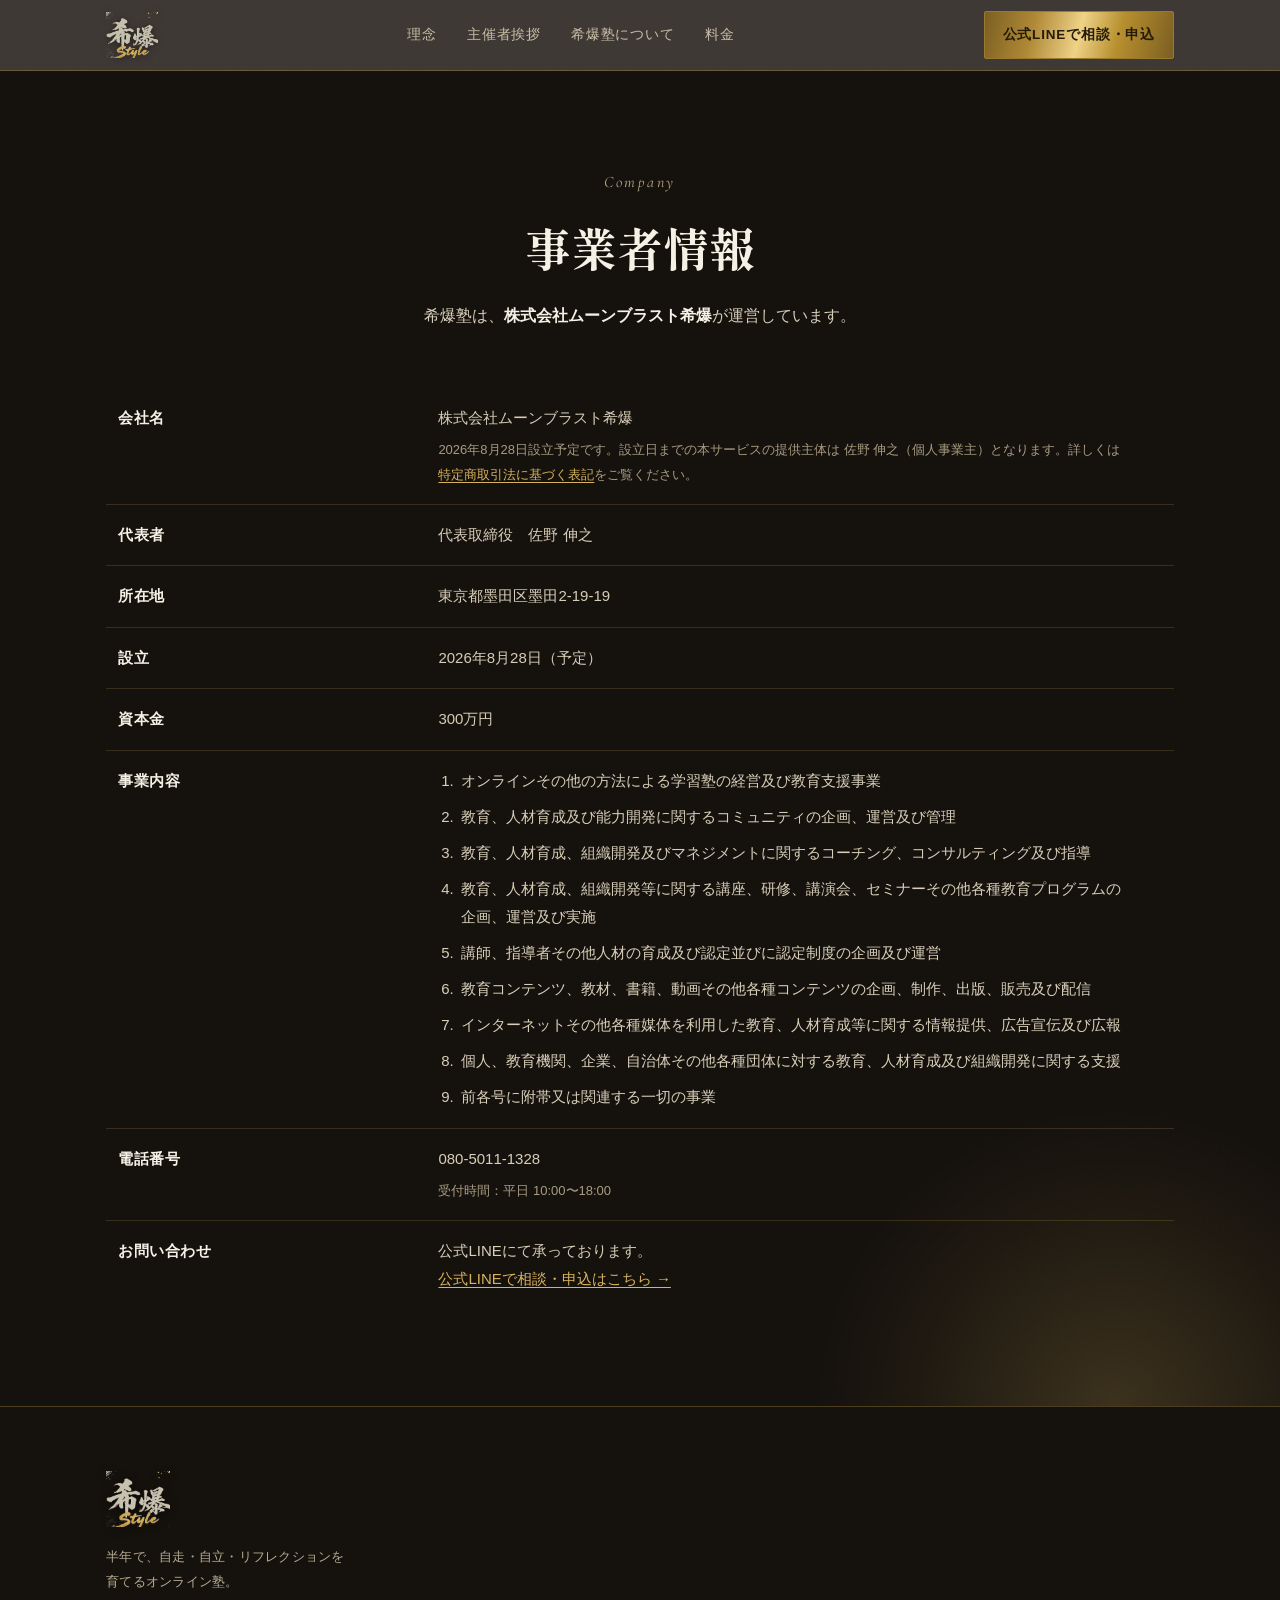
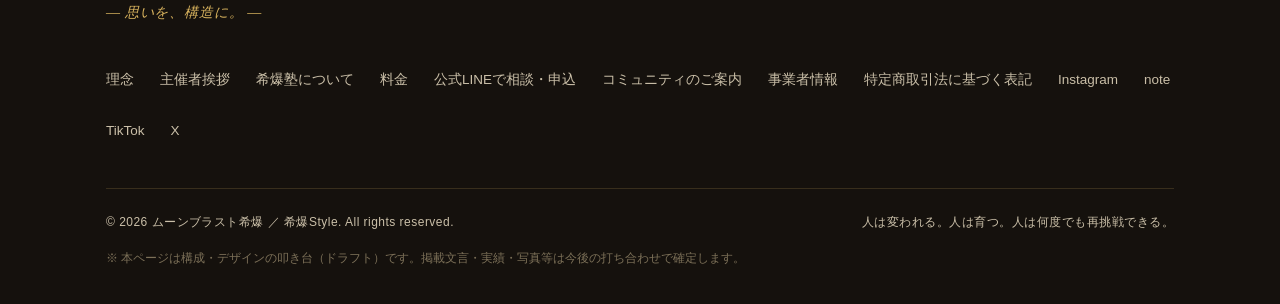
==== company.html @ 701847da "CSSにバージョンクエリを付けてCDNキャッシュ切れを防ぐ 配信側の cache-control: max-age=14400 により、pushしても最大4時間 古いCSSが配信され続けるため、全ペー" ====
<!DOCTYPE html>
<html lang="ja">
<head>
<script>document.documentElement.classList.add('js');</script>
<meta charset="UTF-8">
<meta name="viewport" content="width=device-width, initial-scale=1.0">
<title>事業者情報 ｜ 希爆塾</title>
<meta name="description" content="希爆塾を運営する株式会社ムーンブラスト希爆の事業者情報（会社概要）です。">
<!-- 代表者個人の携帯番号と自宅住所を掲載しているため、検索エンジンには載せない。
     legal.html（特商法表記）も同じ理由で noindex。フッターから常時たどれるので、
     「購入前に消費者が確認できること」という特商法の要件は満たしている。
     事業用の番号（050等）を取得し、住所も事業所を用意できた段階でこの行を外す。 -->
<meta name="robots" content="noindex">
<link rel="preconnect" href="https://fonts.googleapis.com">
<link rel="preconnect" href="https://fonts.gstatic.com" crossorigin>
<link href="https://fonts.googleapis.com/css2?family=Cormorant+Garamond:ital,wght@0,500;0,600;1,500;1,600&family=Shippori+Mincho+B1:wght@500;600;700;800&family=Zen+Kaku+Gothic+New:wght@400;500;700;900&display=swap" rel="stylesheet">
<link rel="stylesheet" href="assets/style.css?v=20260823">
</head>
<body>

<div class="progress" id="progress"></div>

<header class="dark">
  <div class="nav">
    <a href="index.html#top" class="logo-h" aria-label="希爆塾 ホーム"><img src="assets/logo_mark_light.png" alt="希爆Style ｜ 希爆塾"></a>
    <nav class="links">
      <a href="index.html#philosophy">理念</a>
      <a href="index.html#founder">主催者挨拶</a>
      <a href="index.html#outline">希爆塾について</a>
      <a href="index.html#pricing">料金</a>
    </nav>
    <a href="contact.html" class="btn">公式LINEで相談・申込</a>
  </div>
</header>

<main id="top">

  <section class="consult section-dark" id="company" style="margin-top:0">
    <div class="wrap">
      <p class="lbl">Company</p>
      <h2>事業者情報</h2>
      <p class="sub">希爆塾は、<b>株式会社ムーンブラスト希爆</b>が運営しています。</p>

      <div class="mt56 reveal depth">
        <table class="corp">
          <tbody>
            <tr>
              <th>会社名</th>
              <!-- ▼ 2026/8/28（設立日）を過ぎたら、下の .note を削除して通常表記に戻すこと -->
              <td>株式会社ムーンブラスト希爆
                <span class="note">2026年8月28日設立予定です。設立日までの本サービスの提供主体は 佐野 伸之（個人事業主）となります。詳しくは<a href="legal.html">特定商取引法に基づく表記</a>をご覧ください。</span></td>
            </tr>
            <tr>
              <th>代表者</th>
              <td>代表取締役　佐野 伸之</td>
            </tr>
            <tr>
              <th>所在地</th>
              <td>東京都墨田区墨田2-19-19</td>
            </tr>
            <tr>
              <th>設立</th>
              <!-- ▼ 2026/8/28 を過ぎたら「（予定）」を外すこと -->
              <td>2026年8月28日（予定）</td>
            </tr>
            <tr>
              <th>資本金</th>
              <td>300万円</td>
            </tr>
            <tr>
              <th>事業内容</th>
              <td>
                <ol>
                  <li>オンラインその他の方法による学習塾の経営及び教育支援事業</li>
                  <li>教育、人材育成及び能力開発に関するコミュニティの企画、運営及び管理</li>
                  <li>教育、人材育成、組織開発及びマネジメントに関するコーチング、コンサルティング及び指導</li>
                  <li>教育、人材育成、組織開発等に関する講座、研修、講演会、セミナーその他各種教育プログラムの企画、運営及び実施</li>
                  <li>講師、指導者その他人材の育成及び認定並びに認定制度の企画及び運営</li>
                  <li>教育コンテンツ、教材、書籍、動画その他各種コンテンツの企画、制作、出版、販売及び配信</li>
                  <li>インターネットその他各種媒体を利用した教育、人材育成等に関する情報提供、広告宣伝及び広報</li>
                  <li>個人、教育機関、企業、自治体その他各種団体に対する教育、人材育成及び組織開発に関する支援</li>
                  <li>前各号に附帯又は関連する一切の事業</li>
                </ol>
              </td>
            </tr>
            <tr>
              <th>電話番号</th>
              <td>080-5011-1328
                <span class="note">受付時間：平日 10:00〜18:00</span></td>
            </tr>

            <tr>
              <th>お問い合わせ</th>
              <td>公式LINEにて承っております。<br>
                <a href="contact.html">公式LINEで相談・申込はこちら →</a></td>
            </tr>
          </tbody>
        </table>
      </div>
    </div>
  </section>

</main>

<footer class="dark">
  <div class="wrap">
    <div class="frow">
      <div>
        <a href="index.html#top" class="logo-f" aria-label="希爆塾"><img src="assets/logo_mark_light.png" alt="希爆Style ｜ ムーンブラスト希爆"></a>
        <p class="tag">半年で、自走・自立・リフレクションを育てるオンライン塾。<span class="ft-line">― 思いを、構造に。 ―</span></p>
      </div>
      <nav class="fnav">
        <a href="index.html#philosophy">理念</a>
        <a href="index.html#founder">主催者挨拶</a>
        <a href="index.html#outline">希爆塾について</a>
        <a href="index.html#pricing">料金</a>
        <a href="contact.html">公式LINEで相談・申込</a>
        <a href="guide.html">コミュニティのご案内</a>
        <a href="company.html">事業者情報</a>
        <a href="legal.html">特定商取引法に基づく表記</a>
        <a href="https://www.instagram.com/kibakustyle" target="_blank" rel="noopener">Instagram</a>
        <a href="https://note.com/charm_wren1513" target="_blank" rel="noopener">note</a>
        <a href="https://www.tiktok.com/@kibaku_style" target="_blank" rel="noopener">TikTok</a>
        <a href="https://x.com/Style940533" target="_blank" rel="noopener">X</a>
      </nav>
    </div>
    <div class="fbot">
      <span>© 2026 ムーンブラスト希爆 ／ 希爆Style. All rights reserved.</span>
      <span>人は変われる。人は育つ。人は何度でも再挑戦できる。</span>
    </div>
    <p class="draftnote">※ 本ページは構成・デザインの叩き台（ドラフト）です。掲載文言・実績・写真等は今後の打ち合わせで確定します。</p>
  </div>
</footer>

<script src="assets/script.js"></script>
</body>
</html>
---- assets/style.css ----
:root{
    --washi:#F7F2E7;
    --washi-2:#F1E9D9;
    --washi-3:#EBE1CD;
    --sumi:#1B1714;
    --sumi-bg:#15110D;
    --ink-80:#3a342d;
    --ink-soft:#6a6052;
    --line:#E0D6C2;
    --gold:#9c7a2e;
    --gold-deep:#7c5f22;
    --gold-lt:#d8b35e;
    --serif:'Shippori Mincho B1', serif;
    --latin:'Cormorant Garamond', serif;
    --sans:'Zen Kaku Gothic New', sans-serif;
    --measure:1140px;
    --gold-grad:linear-gradient(104deg,#7c5f22 0%,#b18a36 26%,#f0d488 50%,#b9912f 70%,#7c5f22 100%);
  }
  *{margin:0;padding:0;box-sizing:border-box}
  html{scroll-behavior:smooth}
  body{font-family:var(--sans);background:var(--washi);color:var(--sumi);line-height:1.9;-webkit-font-smoothing:antialiased;text-rendering:optimizeLegibility;overflow-x:hidden}
  body::before{
    content:"";position:fixed;inset:0;pointer-events:none;z-index:80;opacity:.05;mix-blend-mode:multiply;
    background-image:url("data:image/svg+xml,%3Csvg xmlns='http://www.w3.org/2000/svg' width='160' height='160'%3E%3Cfilter id='n'%3E%3CfeTurbulence type='fractalNoise' baseFrequency='0.8' numOctaves='2' stitchTiles='stitch'/%3E%3C/filter%3E%3Crect width='100%25' height='100%25' filter='url(%23n)'/%3E%3C/svg%3E");
  }
  ::selection{background:var(--gold);color:var(--washi)}
  a{color:inherit;text-decoration:none}
  img{display:block;max-width:100%}
  .wrap{max-width:var(--measure);margin:0 auto;padding:0 36px}
  .gold{background:var(--gold-grad);-webkit-background-clip:text;background-clip:text;color:transparent}

  /* progress */
  .progress{position:fixed;top:0;left:0;height:3px;width:0;background:var(--gold-grad);z-index:100;transition:width .08s linear}

  /* header */
  header{position:sticky;top:0;z-index:70;background:rgba(247,242,231,.82);backdrop-filter:blur(10px);border-bottom:1px solid var(--line)}
  .nav{max-width:var(--measure);margin:0 auto;padding:11px 36px;display:flex;align-items:center;justify-content:space-between;gap:24px}
  .logo-h{display:flex;align-items:center;height:46px}
  .logo-h img{height:46px;width:auto}
  nav.links{display:flex;align-items:center;gap:30px}
  nav.links a{font-size:13.5px;letter-spacing:.06em;color:var(--ink-80);position:relative;padding:4px 0;transition:color .25s}
  nav.links a::after{content:"";position:absolute;left:0;bottom:-1px;width:0;height:1px;background:var(--gold);transition:width .3s ease}
  nav.links a:hover{color:var(--sumi)}
  nav.links a:hover::after{width:100%}
  .btn{display:inline-flex;align-items:center;gap:.5em;font-family:var(--sans);font-weight:700;font-size:13.5px;letter-spacing:.06em;padding:11px 22px;border-radius:2px;border:1px solid var(--sumi);background:var(--sumi);color:var(--washi);transition:transform .2s ease,background .25s,color .25s,border-color .25s;cursor:pointer;white-space:nowrap}
  .btn:hover{transform:translateY(-2px)}
  .btn:focus-visible,a:focus-visible{outline:2px solid var(--gold);outline-offset:3px}
  .btn .arr{transition:transform .25s}
  .btn:hover .arr{transform:translateX(3px)}
  .btn.gold{border:1px solid transparent;background:var(--gold-grad);color:#241b08;font-weight:700;position:relative}
  .btn.gold:hover{filter:brightness(1.06)}
  .btn.ghost{background:transparent;color:var(--sumi)}
  .btn.ghost:hover{background:var(--sumi);color:var(--washi)}
  .nav .btn{padding:10px 18px}

  /* hero */
  .hero{position:relative;text-align:center;padding:78px 0 92px;overflow:hidden}
  .hero::before{content:"";position:absolute;top:-12%;right:-8%;width:60vw;height:60vw;max-width:760px;max-height:760px;pointer-events:none;z-index:0;
    background:radial-gradient(circle at 60% 40%, rgba(216,179,94,.30), rgba(216,179,94,.08) 38%, transparent 64%)}
  .hero .wrap{position:relative;z-index:2}
  .hero .eyebrow{font-family:var(--latin);font-style:italic;font-size:18px;letter-spacing:.12em;margin-bottom:26px}
  .hero .logo-hero{width:min(360px,72vw);margin:0 auto 40px;opacity:0;animation:pop 1s cubic-bezier(.2,.8,.2,1) .05s forwards}
  @keyframes pop{from{opacity:0;transform:scale(.92)}to{opacity:1;transform:none}}
  .hero h1{font-family:var(--serif);font-weight:700;color:var(--sumi);font-size:clamp(33px,5.7vw,64px);line-height:1.26;letter-spacing:.01em;margin-bottom:32px}
  .hero h1 .line{display:block;overflow:hidden}
  .hero h1 .line span{display:inline-block;transform:translateY(110%);opacity:0;animation:rise .95s cubic-bezier(.2,.7,.2,1) forwards}
  .hero h1 .line:nth-child(1) span{animation-delay:.30s}
  .hero h1 .line:nth-child(2) span{animation-delay:.44s}
  .hero h1 .line:nth-child(3) span{animation-delay:.58s}
  @keyframes rise{to{transform:translateY(0);opacity:1}}
  .hero h1 em{font-style:normal;white-space:nowrap}
  .hero .lede{max-width:600px;margin:0 auto 18px;font-size:clamp(15.5px,1.8vw,18px);color:var(--ink-80);opacity:0;animation:fade 1s ease .82s forwards}
  .hero .lede b{font-weight:700;color:var(--sumi)}
  .hero .tagline{font-family:var(--serif);font-weight:600;font-size:clamp(16px,2vw,21px);letter-spacing:.14em;margin-bottom:40px;opacity:0;animation:fade 1s ease .92s forwards}
  @keyframes fade{from{opacity:0;transform:translateY(12px)}to{opacity:1;transform:none}}
  .hero .cta{display:flex;gap:14px;justify-content:center;flex-wrap:wrap;opacity:0;animation:fade 1s ease 1.02s forwards}
  .rule{height:2px;width:100%;background:linear-gradient(90deg,transparent,var(--gold) 18%,var(--gold-lt) 50%,var(--gold) 82%,transparent);opacity:.85}
  .rule.short{width:78px;margin:0 auto}

  /* chapter divider */
  .chapter{padding:72px 0 0}
  .chapter .wrap{display:flex;align-items:flex-end;gap:24px}
  .chapter .cnum{font-family:var(--latin);font-style:italic;font-weight:600;font-size:clamp(54px,9vw,104px);line-height:1;padding:.04em .04em 0 0;letter-spacing:-.02em}
  .chapter .cmeta{padding-bottom:8px;flex:1;border-bottom:1px solid var(--line)}
  .chapter .ckick{font-family:var(--latin);font-style:italic;font-size:17px;color:var(--ink-soft);letter-spacing:.04em}
  .chapter .ctitle{font-family:var(--serif);font-weight:700;font-size:clamp(15px,2vw,18px);letter-spacing:.14em;margin-top:2px}

  .block{padding:60px 0 100px}
  h2.head{font-family:var(--serif);font-weight:700;color:var(--sumi);font-size:clamp(28px,4.4vw,46px);line-height:1.32;letter-spacing:.01em}
  /* h3 の小見出し（学びの流れ／3つのこと 等）も他の見出しと同じ明朝体に揃える（font-sizeは各要素のinline指定を維持） */
  h3.head{font-family:var(--serif);font-weight:700;color:var(--sumi);line-height:1.32;letter-spacing:.02em}
  .lead{font-size:clamp(15.5px,1.7vw,17.5px);color:var(--ink-80);max-width:660px}
  .lead b{color:var(--sumi);font-weight:700}
  .mt16{margin-top:16px}.mt24{margin-top:24px}.mt40{margin-top:40px}.mt56{margin-top:56px}
  .split{display:grid;grid-template-columns:1.05fr .95fr;gap:64px;align-items:start}
  .split.offset{grid-template-columns:.92fr 1.08fr}

  .dropcap::first-letter{font-family:var(--serif);font-weight:700;float:left;font-size:4.4em;line-height:.78;padding:.06em .14em 0 0;
    background:var(--gold-grad);-webkit-background-clip:text;background-clip:text;color:transparent}

  .pull{font-family:var(--serif);font-weight:600;font-size:clamp(22px,3.4vw,38px);line-height:1.55;color:var(--sumi);letter-spacing:.01em;text-align:center;max-width:880px;margin:0 auto;position:relative}
  .pull .qm{font-family:var(--latin);font-style:italic;font-size:1.3em;line-height:0;vertical-align:-.1em}

  .tags{display:flex;flex-wrap:wrap;gap:10px}
  .tag{font-size:13px;letter-spacing:.04em;color:var(--ink-80);border:1px solid var(--line);border-radius:100px;padding:7px 16px;background:rgba(255,255,255,.4)}

  /* inverted dramatic */
  .invert{background:var(--sumi-bg);color:var(--washi);padding:122px 0;position:relative;overflow:hidden;margin-top:64px}
  .invert::before{content:"";position:absolute;top:-20%;left:-10%;width:50vw;height:50vw;max-width:620px;max-height:620px;pointer-events:none;
    background:radial-gradient(circle, rgba(216,179,94,.22), rgba(216,179,94,.05) 42%, transparent 66%)}
  .invert .wrap{position:relative;z-index:2}
  .invert .cnum2{font-family:var(--latin);font-style:italic;font-size:15px;color:#b3a684;letter-spacing:.2em;margin-bottom:24px}
  .invert .big{font-family:var(--serif);font-weight:700;font-size:clamp(30px,5.4vw,60px);line-height:1.28;letter-spacing:.005em}
  .invert .big .small{display:block;font-size:.55em;color:#b3a684;font-weight:500;margin-bottom:.45em}
  .invert .big em{font-style:normal;background:linear-gradient(104deg,#caa24f,#f3da8e,#caa24f);-webkit-background-clip:text;background-clip:text;color:transparent}
  .ba{display:grid;grid-template-columns:1fr 1fr;margin-top:74px;border:1px solid rgba(216,179,94,.28);position:relative}
  .ba > div{padding:40px 38px}
  .ba .from{border-right:1px solid rgba(216,179,94,.28)}
  .ba h4{font-family:var(--serif);font-size:22px;margin-bottom:8px;letter-spacing:.05em}
  .ba .from h4{color:#b3a684}
  .ba .to h4{background:linear-gradient(104deg,#caa24f,#f3da8e,#caa24f);-webkit-background-clip:text;background-clip:text;color:transparent}
  .ba p{font-size:14.5px;color:#d8cfbd;line-height:1.85}
  .ba::after{content:"→";position:absolute;left:50%;top:50%;transform:translate(-50%,-50%);width:52px;height:52px;display:flex;align-items:center;justify-content:center;background:var(--gold-grad);color:#241b08;border-radius:50%;font-size:20px;z-index:3;font-weight:700;box-shadow:0 0 0 6px var(--sumi-bg)}

  /* values */
  .values{display:grid;grid-template-columns:repeat(3,1fr);border-top:1px solid var(--line)}
  .values .v{padding:42px 30px 38px;border-bottom:1px solid var(--line)}
  .values .v:not(:last-child){border-right:1px solid var(--line)}
  .values .v .vn{font-family:var(--latin);font-style:italic;font-size:16px;letter-spacing:.08em}
  .values .v h3{font-family:var(--serif);font-size:34px;font-weight:700;margin:10px 0 12px;letter-spacing:.06em}
  .values .v p{font-size:14.5px;color:var(--ink-80)}

  /* iceberg + twin */
  .iceberg{border:1px solid var(--line);background:rgba(255,255,255,.45)}
  .iceberg .row{padding:30px 34px}
  .iceberg .row.top{border-bottom:1px dashed var(--line)}
  .iceberg .row .rl{font-family:var(--latin);font-style:italic;font-size:15px;letter-spacing:.06em;margin-bottom:12px}
  .iceberg .row.top .rl{color:var(--ink-soft)}
  .iceberg .row.deep{background:linear-gradient(180deg,rgba(156,122,46,.06),rgba(156,122,46,.12))}
  .iceberg .row.deep .rl{color:var(--gold-deep)}
  .iceberg .row .items{display:flex;flex-wrap:wrap;gap:10px 22px;font-family:var(--serif);font-size:clamp(17px,2vw,21px)}
  .iceberg .row.top .items{color:var(--ink-soft)}
  .iceberg .row.deep .items{color:var(--sumi)}
  .twin{display:grid;grid-template-columns:1fr auto 1fr;margin-top:36px;border:1px solid var(--line)}
  .twin .t{padding:32px 30px}
  .twin .t .tt{font-family:var(--latin);font-style:italic;font-size:15px;color:var(--gold-deep);margin-bottom:8px}
  .twin .t h4{font-family:var(--serif);font-size:21px;font-weight:700;margin-bottom:8px}
  .twin .t p{font-size:14px;color:var(--ink-80)}
  .twin .x{display:flex;align-items:center;justify-content:center;padding:0 8px;border-left:1px solid var(--line);border-right:1px solid var(--line);font-family:var(--serif);font-size:26px;color:var(--gold);background:rgba(255,255,255,.45)}

  /* steps */
  .steps{display:flex;flex-wrap:wrap}
  .steps .step{flex:1 1 auto;min-width:130px;padding:26px 20px;border:1px solid var(--line);margin:-1px 0 0 -1px;background:rgba(255,255,255,.4)}
  .steps .step .sn{font-family:var(--latin);font-style:italic;font-size:15px;color:var(--gold-deep);letter-spacing:.05em}
  .steps .step h4{font-family:var(--serif);font-size:20px;font-weight:700;margin-top:8px;letter-spacing:.04em}
  .steps .step.accent{background:var(--sumi)}
  .steps .step.accent h4{color:var(--washi)}
  .steps .step.accent .sn{color:var(--gold-lt)}

  /* services */
  .svc{display:grid;grid-template-columns:1fr 1fr;gap:0;border-top:1px solid var(--line);border-left:1px solid var(--line)}
  .svc .s{padding:32px 32px 30px;border-right:1px solid var(--line);border-bottom:1px solid var(--line);background:rgba(255,255,255,.32);transition:background .3s}
  .svc .s:hover{background:rgba(255,255,255,.7)}
  .svc .s .sno{font-family:var(--latin);font-style:italic;font-size:17px;letter-spacing:.06em}
  .svc .s h4{font-family:var(--serif);font-size:21px;font-weight:700;margin:6px 0 10px;line-height:1.45}
  .svc .s p{font-size:14px;color:var(--ink-80);line-height:1.8}

  /* consult themes */
  .consult{background:var(--sumi-bg);color:var(--washi);padding:120px 0;text-align:center;position:relative;overflow:hidden;margin-top:64px}
  .consult::before{content:"";position:absolute;bottom:-24%;right:-12%;width:54vw;height:54vw;max-width:640px;max-height:640px;pointer-events:none;
    background:radial-gradient(circle, rgba(216,179,94,.20), rgba(216,179,94,.05) 44%, transparent 66%)}
  .consult .wrap{position:relative;z-index:2}
  .consult .lbl{font-family:var(--latin);font-style:italic;font-size:16px;letter-spacing:.16em;color:#b3a684;margin-bottom:18px}
  .consult h2{font-family:var(--serif);font-weight:700;font-size:clamp(28px,4.6vw,46px);line-height:1.4}
  .consult h2 em{font-style:normal;background:linear-gradient(104deg,#caa24f,#f3da8e,#caa24f);-webkit-background-clip:text;background-clip:text;color:transparent}
  .consult p.sub{margin:22px auto 38px;max-width:620px;color:#d8cfbd;font-size:16px}
  .themes{display:flex;flex-wrap:wrap;gap:12px;justify-content:center;max-width:820px;margin:0 auto 46px}
  .themes span{font-size:13.5px;color:#e7ddca;border:1px solid rgba(216,179,94,.4);border-radius:100px;padding:9px 18px;background:rgba(216,179,94,.05)}
  .consult .cta{display:flex;gap:14px;justify-content:center;flex-wrap:wrap}
  .consult .btn.ghost{color:var(--washi);border-color:rgba(216,179,94,.5)}
  .consult .btn.ghost:hover{background:var(--gold-grad);color:#241b08;border-color:transparent}

  /* developer */
  .dev{display:grid;grid-template-columns:1fr;gap:0;text-align:center;max-width:840px;margin:0 auto}
  .dev .pq{font-family:var(--serif);font-size:clamp(22px,3.2vw,34px);line-height:1.62;color:var(--sumi)}
  .dev .id{font-family:var(--latin);font-style:italic;font-size:16px;color:var(--gold-deep);margin-top:30px;letter-spacing:.04em}
  .dev .name{font-family:var(--serif);font-size:26px;font-weight:700;letter-spacing:.18em;margin-top:6px}
  .dev .role{font-size:13px;color:var(--ink-soft);letter-spacing:.06em;margin-top:6px}
  .dev .body{margin:26px auto 0;font-size:15px;color:var(--ink-80);max-width:600px}

  .minicta{display:flex;justify-content:center;margin-top:56px}
  .minicta a{font-family:var(--latin);font-style:italic;font-size:18px;color:var(--ink-soft);display:inline-flex;flex-direction:column;align-items:center;gap:8px;transition:color .25s}
  .minicta a:hover{color:var(--gold-deep)}
  .minicta a .ar{font-family:var(--sans);font-size:13px;letter-spacing:.2em}

  /* footer */
  footer{background:#141009;color:#c8bca4;padding:64px 0 34px}
  footer .frow{display:flex;justify-content:space-between;gap:40px;flex-wrap:wrap;align-items:flex-start}
  footer .logo-f img{height:62px;width:auto}
  footer .tag{margin-top:16px;font-size:13px;color:#9a8f78;max-width:300px;line-height:1.8}
  footer .fnav{display:flex;gap:26px;flex-wrap:wrap;font-size:13.5px}
  footer .fnav a{color:#c8bca4;transition:color .2s}
  footer .fnav a:hover{color:var(--gold-lt)}
  footer .fbot{margin-top:44px;padding-top:22px;border-top:1px solid rgba(216,179,94,.18);display:flex;justify-content:space-between;gap:16px;flex-wrap:wrap;font-size:12px;color:#9a8f78;letter-spacing:.04em}
  .draftnote{margin-top:14px;font-size:11.5px;color:#7c7058}

  .js .reveal{opacity:0;transform:translateY(28px);transition:opacity .9s cubic-bezier(.2,.7,.2,1),transform .9s cubic-bezier(.2,.7,.2,1)}
  .js .reveal.in{opacity:1;transform:none}
  .reveal.d1{transition-delay:.08s}.reveal.d2{transition-delay:.16s}.reveal.d3{transition-delay:.24s}

  @media(max-width:860px){
    nav.links{display:none}
    .split,.split.offset{grid-template-columns:1fr;gap:34px}
    .values,.svc{grid-template-columns:1fr}
    .values .v:not(:last-child){border-right:none}
    .ba{grid-template-columns:1fr}
    .ba .from{border-right:none;border-bottom:1px solid rgba(216,179,94,.28)}
    .ba::after{transform:translate(-50%,-50%) rotate(90deg)}
    .twin{grid-template-columns:1fr}
    .twin .x{border:none;border-top:1px solid var(--line);border-bottom:1px solid var(--line);padding:10px}
    .block{padding:48px 0 74px}
    .invert,.consult{padding:88px 0}
  }
  @media(prefers-reduced-motion:reduce){
    *{animation:none!important;transition:none!important;scroll-behavior:auto!important}
    .js .reveal{opacity:1;transform:none}
    .hero h1 .line span{transform:none;opacity:1}
    .hero .logo-hero,.hero .lede,.hero .tagline,.hero .cta{opacity:1}
  }

/* ===== 2026-07-22 追加：ダーク基調（黒×金）ハイブリッド ===== */
/* ダークヘッダー：既存 header の明るい背景を上書き */
header.dark{background:rgba(21,17,13,.82);border-bottom:1px solid rgba(216,179,94,.28)}
header.dark nav.links a{color:#cabfa8}
header.dark nav.links a:hover{color:var(--washi)}
header.dark .btn{border-color:var(--gold);background:var(--gold-grad);color:#241b08}

/* ダークヒーロー */
.hero.dark{background:var(--sumi-bg);color:var(--washi)}
.hero.dark h1{color:var(--washi)}
.hero.dark .lede{color:#d8cfba}
.hero.dark .lede b{color:var(--washi)}
.hero.dark .btn.ghost{color:var(--washi);border-color:rgba(216,179,94,.5)}
.hero.dark .btn.ghost:hover{background:var(--washi);color:var(--sumi)}

/* 汎用ダークセクション（主催者挨拶・申込などで使用。.invert の見た目を継承） */
.section-dark{background:var(--sumi-bg);color:var(--washi);padding:96px 0;position:relative;overflow:hidden}
.section-dark h2,.section-dark h3,.section-dark h4{color:var(--washi)}
.section-dark p{color:#d8cfba}
.section-dark p b{color:var(--washi)}

/* 明るい読み物パネル（理念本文・塾概要・料金表を和紙白で見せる） */
.washi-panel{background:var(--washi);color:var(--sumi)}

/* ダークフッター */
footer.dark{background:var(--sumi-bg);color:#cabfa8;border-top:1px solid rgba(216,179,94,.28)}
footer.dark .fnav a,footer.dark .fbot span{color:#cabfa8}
footer.dark .fnav a:hover{color:var(--washi)}

/* ===== 2026-07-23 追加：Approach A モーション／奥行き ===== */
/* 3D傾きの舞台（章見出し・カードを preserve-3d で微傾き） */
.scene{perspective:1200px}
.tilt{transform-style:preserve-3d;transition:transform .8s cubic-bezier(.2,.7,.2,1)}
/* 深度リビール：奥からせり出す（既存 .reveal と併用。transform のみ制御） */
.reveal.depth{transform:translate3d(0,56px,0) scale(.965);transition:transform .9s cubic-bezier(.2,.7,.2,1)}
.reveal.depth.in{transform:none}
/* パララックス層：JSが translate3d を付与。合成レイヤーに乗せる */
[data-parallax]{will-change:transform}
/* 動きを抑える設定を尊重（アクセシビリティ） */
@media (prefers-reduced-motion: reduce){
  .tilt{transition:none}
  .reveal.depth{transform:none}
  [data-parallax]{transform:none !important}
}
/* モバイルはパララックス無効（CSS側の保険。JSでも無効化） */
@media (max-width:640px){ [data-parallax]{transform:none} }

/* ===== 2026-07-23 追加：モーション強化（体感UP）＋ダークヒーローのチップ ===== */
/* 既定リビールの移動量を強め、スクロールで"せり上がり"がはっきり見えるように */
.js .reveal{transform:translateY(44px)}
/* 深度リビール：奥からグッとせり出す（強め） */
.reveal.depth{transform:translate3d(0,90px,0) scale(.92);transition:transform 1.05s cubic-bezier(.2,.75,.2,1)}
.reveal.depth.in{transform:none}
/* ダークヒーロー上のチップ（小学生・中学生／完全オンライン等） */
.hero.dark .tag{color:#e7ddc8;border-color:rgba(216,179,94,.45);background:rgba(255,255,255,.05)}
/* 動き抑制設定では強化分も無効化 */
@media (prefers-reduced-motion: reduce){
  .js .reveal{transform:none}
  .reveal.depth{transform:none}
}

/* ===== 2026-07-23 追加：3Dスクロール・イントロ（連番画像スクラブ／円相が形づくられる） ===== */
.scroll-intro{position:relative;height:240vh;background:#0f0c09}
.scroll-sticky{position:sticky;top:0;height:100vh;width:100%;overflow:hidden;background:#0f0c09}
#introCanvas{display:block;width:100%;height:100%}
.intro-cap{position:absolute;left:0;right:0;text-align:center;padding:0 24px;opacity:0;transition:opacity .55s ease;pointer-events:none;z-index:3}
.intro-cap .eyebrow{font-family:var(--latin);font-style:italic;letter-spacing:.14em;font-size:16px;margin-bottom:14px}
.intro-cap h2{font-family:var(--serif);font-weight:700;color:var(--washi);font-size:clamp(26px,5.2vw,54px);line-height:1.34;letter-spacing:.02em}
.intro-cap h2 em{font-style:normal}
.intro-cap p{margin-top:12px;color:#cabfa8;font-size:14px;letter-spacing:.08em}
.intro-cap.cap-a{top:19%}
.intro-cap.cap-b{bottom:20%}
.scroll-hint{position:absolute;left:0;right:0;bottom:26px;text-align:center;color:#cabfa8;font-family:var(--latin);font-style:italic;letter-spacing:.22em;font-size:12.5px;opacity:.85;z-index:3;transition:opacity .4s}
.scroll-hint span{display:block;margin-top:6px;font-style:normal;animation:hintbob 1.6s ease-in-out infinite}
@keyframes hintbob{0%,100%{transform:translateY(0);opacity:.6}50%{transform:translateY(7px);opacity:1}}
/* 動きを減らす設定：スクロール乗っ取りをやめ、円相の完成形を静止表示 */
@media (prefers-reduced-motion: reduce){
  .scroll-intro{height:100vh}
  .scroll-hint{display:none}
  .scroll-hint span{animation:none}
}

/* ===== 2026-07-23 追加：①②③をダーク化＋円相コマ送りを背景に ===== */
.scrub-region{position:relative;background:#0f0c09}
/* スクロール追従の背景キャンバス（フローを消す負マージンで前面コンテンツに敷く） */
.scrub-bg{position:sticky;top:0;height:100vh;margin-bottom:-100vh;z-index:0;overflow:hidden;pointer-events:none}
.scrub-bg canvas{display:block;width:100%;height:100%;opacity:.38}  /* 実写映像は自作コマより明るいので控えめに（本文の可読性優先） */
.scrub-dim{position:absolute;inset:0;background:radial-gradient(ellipse 92% 82% at 50% 40%,rgba(15,12,9,.20),rgba(15,12,9,.72) 82%)}
.scrub-region > *{position:relative;z-index:1}
.scrub-region > .scrub-bg{z-index:0}
/* --- ダーク背景での可読性オーバーライド --- */
.scrub-region .head{color:var(--washi)}
.scrub-region .lead{color:#d8cfba}
.scrub-region .lead b{color:var(--washi)}
.scrub-region .pull{color:var(--washi)}
.scrub-region .cmeta{border-color:rgba(216,179,94,.28)}
.scrub-region .ckick{color:#b6a988}
.scrub-region .ctitle{color:var(--washi)}
.scrub-region .tag{color:#e7ddc8;border-color:rgba(216,179,94,.4);background:rgba(255,255,255,.05)}
.scrub-region .steps .step{background:rgba(20,16,12,.5);border-color:rgba(216,179,94,.22)}
.scrub-region .steps .step h4{color:var(--washi)}
.scrub-region .steps .step p{color:#cabfa8}
.scrub-region .steps .step .sn{color:var(--gold-lt)}
.scrub-region .steps .step.accent{background:rgba(156,122,46,.20);border-color:rgba(216,179,94,.5)}
.scrub-region .values{border-color:rgba(216,179,94,.2)}
.scrub-region .values .v{border-color:rgba(216,179,94,.2)}
.scrub-region .values .v h3{color:var(--washi)}
.scrub-region .values .v p{color:#cabfa8}
.scrub-region .iceberg{background:rgba(20,16,12,.5);border-color:rgba(216,179,94,.22)}
.scrub-region .iceberg .row.top{border-color:rgba(216,179,94,.2)}
.scrub-region .iceberg .row.top .rl,.scrub-region .iceberg .row.top .items{color:#b6a988}
.scrub-region .iceberg .row.deep .items{color:var(--washi)}
.scrub-region .twin{border-color:rgba(216,179,94,.22)}
.scrub-region .twin .x{background:rgba(156,122,46,.16);border-color:rgba(216,179,94,.22)}
.scrub-region .twin .t h4{color:var(--washi)}
.scrub-region .twin .t p{color:#cabfa8}
.scrub-region table th{color:var(--washi)!important}
.scrub-region table td{color:#cabfa8!important}
.scrub-region table th,.scrub-region table td{border-color:rgba(216,179,94,.18)!important}
.scrub-region table td span{color:#9c8f74!important}
.scrub-region .minicta a:not(.btn){color:#cabfa8}
.scrub-region .minicta a.btn.gold{color:#241b08}
.scrub-region p[style*="ink-soft"]{color:#a89c82!important}
.scrub-region td[style*="ink-soft"]{color:#a89c82!important}

/* ===== 2026-07-23 追加：セクション間の継ぎ目をグラデでつなぐ（一体化） ===== */
.seam{display:block;width:100%;height:130px;border:0;margin:0}
.seam-d2l{background:linear-gradient(180deg,var(--sumi-bg) 0%,var(--washi) 100%)}
.seam-d2l2{background:linear-gradient(180deg,var(--sumi-bg) 0%,var(--washi-2) 100%)}
.seam-l2d{background:linear-gradient(180deg,var(--washi) 0%,var(--sumi-bg) 100%)}
.seam + .invert{margin-top:0}

/* ===== 2026-07-23 追加：ロゴを背景に馴染ませる（継ぎ接ぎ感の解消） ===== */
/* 矩形JPGの縁を放射状にフェードし、ダーク背景と同化させる */
.logo-blend{
  border:0!important;border-radius:0!important;
  -webkit-mask-image:radial-gradient(ellipse 99% 88% at 50% 50%, #000 62%, rgba(0,0,0,0) 100%);
  mask-image:radial-gradient(ellipse 99% 88% at 50% 50%, #000 62%, rgba(0,0,0,0) 100%);
}
/* ===== 2026-07-24 更新：ヒーロー全面シネマティック =====
   Gemini生成の実映像（黒和紙→金の筆で円相→月→ムーンブラスト→希爆が炸裂）を
   ヒーロー全面に敷き、スクロールでスクラブ再生する。
   矩形の縁が存在しないため、これまでの"貼り付け感"が原理的に発生しない。 */
.hero.dark::before{content:none;display:none}       /* 疑似グローを消し背景をフラット化 */
.hero.dark{padding:0 0 44px;overflow:visible}
.logo-stage{position:relative;height:200vh}
.logo-pin{position:sticky;top:0;height:100vh;display:block;overflow:hidden}

/* 映像＝画面いっぱい（cover描画はJS側の drawCover が担当） */
.hero.dark canvas.logo-hero{position:absolute;inset:0;width:100%;height:100%;
  display:block;margin:0;border:0;border-radius:0;opacity:1;animation:none;z-index:0;
  -webkit-mask-image:none;mask-image:none}

/* 上下の橋渡し：映像のニュートラルな黒 ⇄ サイトの温かい黒(#15110D)。
   これが無いと映像の下端とヒーロー本文の境目に色ムラの線が出る。 */
.logo-pin::before{content:"";position:absolute;left:0;right:0;top:0;height:15vh;z-index:2;pointer-events:none;
  background:linear-gradient(180deg,rgba(21,17,13,.78) 0%,rgba(21,17,13,0) 100%)}
.logo-pin::after{content:"";position:absolute;left:0;right:0;bottom:0;height:22vh;z-index:2;pointer-events:none;
  background:linear-gradient(180deg,rgba(21,17,13,0) 0%,rgba(21,17,13,.5) 54%,var(--sumi-bg) 100%)}

/* 映像の上に重ねる文字（影で可読性を確保） */
.logo-pin .eyebrow{position:absolute;left:0;right:0;top:104px;z-index:3;margin:0;text-align:center;
  text-shadow:0 2px 18px rgba(0,0,0,.85);transition:opacity .45s ease}
.logo-pin .scroll-hint{z-index:3;text-shadow:0 2px 14px rgba(0,0,0,.85)}
.hero-copy{padding:6px 0 10px}

@media (max-width:640px){
  .logo-stage{height:170vh}                          /* スマホは尺を短めに */
  .logo-pin .eyebrow{top:78px;font-size:15px;padding:0 18px}
  .logo-pin::after{height:26vh}
}

/* ===== 2026-07-25 修正：可読性・仕上げ（4点） ===== */

/* ① ヘッダーのロゴ：黒筆文字がダークヘッダーに沈む → 和紙白＋金のライト版へ差し替え済み。
   小さな箔の質感を締めるための軽いドロップシャドウのみ付与。 */
header.dark .logo-h img{filter:drop-shadow(0 1px 3px rgba(0,0,0,.5))}

/* ③→④ 主催者挨拶（.section-dark 内の .dev）：元は明るいパネル用の濃い配色のため、
   ダーク地で本文・引用が沈んでいた。ダークセクション用に明るい配色へ上書き。 */
.section-dark .dev .pq{color:#F2ECD9}                        /* 大引用：和紙白で読ませる */
.section-dark .dev .pq b,.section-dark .dev .name{color:var(--washi)}
.section-dark .dev .id{color:var(--gold-lt)}                 /* 英字イタリック：明るい金 */
.section-dark .dev .role{color:#c3b79c}                      /* 肩書き：やや明るいベージュ */
.section-dark .dev .body{color:#d8cfba}                      /* 本文：ダーク地で読める明度へ */

/* ④ フッターのロゴとコピー：
   (a) ロゴは輝度キーの透過PNG（クリーム地が黒地に浮く＝貼り付け感）→ 和紙白＋金のマークへ差し替え済み。
   (b) コピー <p class="tag"> がチップ用 .tag（丸ピル背景）と衝突していた不具合を解消。 */
footer.dark .logo-f img{height:56px;width:auto;filter:drop-shadow(0 1px 4px rgba(0,0,0,.55))}
footer .tag{
  background:none;border:0;border-radius:0;padding:0;display:block;   /* チップの丸ピルを打ち消す */
  margin-top:18px;max-width:340px;font-size:13px;line-height:1.9;
  color:#b6ab93;letter-spacing:.02em;                                  /* くすんだ色→整った暖ベージュ */
}
footer .tag .ft-line{display:block;margin-top:6px;font-family:var(--latin);font-style:italic;
  letter-spacing:.06em;font-size:14px;color:var(--gold-lt)}            /* 「思いを、構造に。」を上品な金イタリックに */

/* ===== 2026-07-25 追加：料金プランを3枚均等の横並び＋「おすすめ」強調 ===== */
/* .steps(flex,可変幅) を上書きし、料金は常に3列均等グリッドで揃える（8ステップの学びの流れには影響させない） */
.plans{display:grid;grid-template-columns:repeat(3,1fr);gap:20px;align-items:stretch}
.plans .step{margin:0;border-radius:6px;display:flex;flex-direction:column;padding:36px 26px 30px;position:relative;min-width:0}
.plans .step h4{font-size:22px;margin-top:8px}
.plans .step .price{margin-top:20px;font-family:var(--serif);line-height:1}
.plans .step .price .amount{font-size:32px;font-weight:700}
.plans .step .price .per{font-size:14px;margin-left:5px}
.plans .step .pdesc{margin-top:18px;font-size:14px;line-height:1.85;color:#cabfa8}
.scrub-region .plans .step .price .per{color:#b6a988}

/* おすすめ（AI活用込み）＝金グラデ枠・浮き上がり・バッジで強調。scrub-region の .accent 背景より優先させる */
.scrub-region .plans .step.recommend{
  background:linear-gradient(rgba(31,24,13,.96),rgba(31,24,13,.96)) padding-box,
             var(--gold-grad) border-box;
  border:1.5px solid transparent;
  box-shadow:0 20px 46px rgba(0,0,0,.5);
  transform:translateY(-14px);            /* 一段せり上げて"推し"感を出す（横方向にはみ出さない） */
  z-index:2;
}
.scrub-region .plans .step.recommend h4{color:var(--washi)}
.plans .step.recommend .price .amount{font-size:38px}
.plans .step.recommend .badge{
  position:absolute;top:-14px;left:50%;transform:translateX(-50%);
  background:var(--gold-grad);color:#241b08;font-size:12px;font-weight:700;
  letter-spacing:.16em;padding:6px 20px;border-radius:100px;white-space:nowrap;
  box-shadow:0 6px 16px rgba(0,0,0,.45);
}

/* ===== 2026-08-22 更新：半年一括が基本。月あたりの金額を併記する行 =====
   8/21に入れた一括5%OFFの併記行は、割引の取りやめにより撤去し、
   半年総額の下に「月あたり」を出す形へ置き換えた。 */
.plans .step .psub{
  margin-top:16px;padding-top:14px;
  border-top:1px solid rgba(216,179,94,.28);
  display:flex;flex-wrap:wrap;align-items:baseline;gap:8px;
  line-height:1.5;
}
.plans .step .psub .plabel{font-size:13px;color:#b6a988;letter-spacing:.04em}
.plans .step .psub .pamount{font-family:var(--serif);font-size:21px;font-weight:700;color:var(--gold-lt)}
.plans .step.recommend .psub .pamount{font-size:24px}

/* モバイル：縦積みにして、おすすめは通常位置（せり上げ解除） */
@media(max-width:760px){
  .plans{grid-template-columns:1fr;gap:26px}
  .scrub-region .plans .step.recommend{transform:none;margin-top:8px}
}

/* ===== 2026-07-25 追加：日本語の改行を「文節（自然な区切り）」で行う =====
   大見出しや本文が「見る。」→「見／る。」のように語の途中で折り返す不自然さを解消する。
   word-break:auto-phrase は対応ブラウザ（Chrome/Edge/Safari 新）で文節境界に折り返し、
   非対応ブラウザでは従来の折り返しにフォールバックする（＝害なし）。 */
h1, h2, h3, h4,
.head, .big, .pull, .lead, .lede, .eyebrow, .ctitle,
.dev .pq, .dev .body, .dev .role,
.consult h2, .consult .sub,
.invert .big, .ba p, .values .v p,
.plans .step h4, .plans .step .pdesc,
.steps .step h4,
.flow .ftitle, .flow .fdesc,
.shift-ba h4, .shift-ba p,
footer .tag{
  word-break: auto-phrase;
  overflow-wrap: break-word;
}

/* ===== 2026-07-26 追加：学びの流れを2カラム化（左タイムライン／右に3段の転換イメージ） ===== */
.flow-split{display:grid;grid-template-columns:1fr .72fr;gap:48px;align-items:start;margin-top:40px}
.flow-split .flow{margin-top:0}
.flow-img img{width:100%;display:block;border-radius:8px;border:1px solid rgba(216,179,94,.28);
  box-shadow:0 18px 40px rgba(0,0,0,.4)}
.flow-img .flow-cap{margin-top:14px;font-size:12.5px;line-height:1.7;color:#b6a988;text-align:center;letter-spacing:.02em}
@media(max-width:860px){
  .flow-split{grid-template-columns:1fr;gap:30px}
  .flow-img{max-width:340px;margin:4px auto 0}
}

/* ===== 2026-07-25 追加：①「学びの流れ」＝縦タイムライン ===== */
.flow{position:relative;margin-top:44px}
/* 中央を貫く金の縦線（ノードの背面） */
.flow::before{content:"";position:absolute;left:18px;top:14px;bottom:24px;width:2px;
  background:linear-gradient(180deg,rgba(216,179,94,.12),rgba(216,179,94,.5) 10%,rgba(216,179,94,.5) 90%,rgba(216,179,94,.12))}
.flow .fstep{position:relative;padding:0 0 28px 60px;min-height:40px}
.flow .fstep:last-child{padding-bottom:0}
/* 番号ノード（塾の暗地でラインを隠して"玉"に見せる） */
.flow .fnum{position:absolute;left:0;top:-1px;width:38px;height:38px;border-radius:50%;flex:none;
  background:var(--sumi-bg);border:1.5px solid rgba(216,179,94,.5);color:var(--gold-lt);
  font-family:var(--latin);font-style:italic;font-size:16px;display:flex;align-items:center;justify-content:center;z-index:1}
/* 到達点（自走の習慣へ）は金で満たして"ゴール"に */
.flow .fstep.goal .fnum{background:var(--gold-grad);border-color:transparent;color:#241b08;font-style:normal;
  box-shadow:0 0 0 5px rgba(216,179,94,.14)}
.flow .ftitle{font-family:var(--serif);font-weight:700;font-size:19px;letter-spacing:.04em;color:var(--washi);line-height:1.45}
.flow .fstep.goal .ftitle{background:var(--gold-grad);-webkit-background-clip:text;background-clip:text;color:transparent}
.flow .fdesc{margin-top:4px;font-size:14px;color:#b6a988;line-height:1.7}

/* ===== 2026-07-25 追加：②「統制→循環」＝Before/After 対比 ===== */
.shift-ba{display:grid;grid-template-columns:1fr auto 1fr;gap:16px;align-items:stretch;margin-top:74px}
.shift-ba .from,.shift-ba .to{padding:36px 32px;border-radius:8px}
.shift-ba .bakick{display:block;font-family:var(--latin);font-style:italic;font-size:14px;letter-spacing:.1em;margin-bottom:12px}
.shift-ba h4{font-family:var(--serif);font-size:24px;margin-bottom:10px;letter-spacing:.05em}
.shift-ba p{font-size:14.5px;line-height:1.85}
/* 統制＝寒色・くすみ・沈む */
.shift-ba .from{background:linear-gradient(160deg,rgba(126,138,160,.12),rgba(38,42,52,.20));border:1px solid rgba(150,162,184,.20)}
.shift-ba .from .bakick{color:#828b9b}
.shift-ba .from h4{color:#9aa3b2}
.shift-ba .from p{color:#949cab}
/* 循環＝金・発光・輝く */
.shift-ba .to{background:linear-gradient(160deg,rgba(216,179,94,.18),rgba(156,122,46,.09));border:1px solid rgba(216,179,94,.5);
  box-shadow:0 0 44px rgba(216,179,94,.12),inset 0 0 26px rgba(216,179,94,.05)}
.shift-ba .to .bakick{color:var(--gold-lt)}
.shift-ba .to h4{background:var(--gold-grad);-webkit-background-clip:text;background-clip:text;color:transparent}
.shift-ba .to p{color:#e6dcc4}
/* 中央の"変化"の矢印 */
.shift-ba .ba-arrow{align-self:center;width:50px;height:50px;border-radius:50%;flex:none;background:var(--gold-grad);color:#241b08;
  display:flex;align-items:center;justify-content:center;font-size:22px;font-weight:700;box-shadow:0 8px 22px rgba(0,0,0,.45);z-index:2}
@media(max-width:860px){
  .shift-ba{grid-template-columns:1fr;gap:10px}
  .shift-ba .ba-arrow{transform:rotate(90deg);margin:4px auto}
}

/* ===== 2026-08-16 追加：事業者情報／特商法表記の定義テーブル（company.html・legal.html 共通） ===== */
.corp{width:100%;border-collapse:collapse;font-size:15px;text-align:left}
.corp th{
  width:30%;white-space:nowrap;vertical-align:top;
  padding:16px 12px;border-bottom:1px solid rgba(216,179,94,.18);
  color:var(--washi);font-weight:700;letter-spacing:.04em;
}
.corp td{
  padding:16px 12px;border-bottom:1px solid rgba(216,179,94,.18);
  color:#d8cfba;line-height:1.9;
}
.corp tr:last-child th,.corp tr:last-child td{border-bottom:0}
.corp ol,.corp ul{margin:0;padding-left:1.3em}
.corp ol li,.corp ul li{margin:0 0 .5em;padding-left:.2em}
.corp ol li:last-child,.corp ul li:last-child{margin-bottom:0}
.corp a{color:var(--gold-lt);text-decoration:underline;text-underline-offset:3px}
.corp .note{display:block;margin-top:6px;font-size:13px;color:#a89c82}
/* 未確定項目のマーカー（公開前に必ず実データへ差し替える） */
.corp .tbd{
  display:inline-block;padding:2px 10px;border-radius:999px;font-size:12.5px;letter-spacing:.06em;
  color:#f0d79a;background:rgba(216,179,94,.14);border:1px solid rgba(216,179,94,.42);
}
@media (max-width:680px){
  .corp,.corp tbody,.corp tr,.corp th,.corp td{display:block;width:100%}
  .corp th{border-bottom:0;padding:18px 0 4px;color:var(--gold-lt);font-size:13px;letter-spacing:.1em;white-space:normal}
  .corp td{padding:0 0 18px;border-bottom:1px solid rgba(216,179,94,.18)}
}

/* ⚠️ CSSを更新したら、全HTMLの <link href="assets/style.css?v=YYYYMMDD"> の
   日付も上げること。GitHub Pages の配信は cache-control: max-age=14400（4時間）で
   CDNにキャッシュされるため、これを上げないと訪問者に最大4時間古いCSSが出続ける
   （2026-08-23、実際に発生。ビルドは完了しているのに本番へ反映されなかった）。 */

/* ===== 2026-08-23 追加：狭い画面での折り返しを整える =====
   指摘＝「携帯で見ると語尾が一文字だけ改行される。すっきり1行・2行に収めたい」。
   実機測定で原因が3つに分かれた。
     A. 2026-07-25 に入れた word-break:auto-phrase が限定セレクタだったため、
        td / li / クラスなしの p / .note / .flow-cap が対象外。結果、
        「ご案内しま／す。」「そのご家／庭」のように語の途中で割れていた。
     B. text-wrap:pretty 未使用のため、auto-phrase が効いている要素でも
        最終行に「こと。」だけ残っていた。
     C. デスクトップ向けに手で入れた <br> が、狭い画面では短い行を作っていた。
   実測：index 5箇所→0／legal 7箇所→0（390px）。横スクロールの発生なし。 */

/* A: 文節での折り返しをページ全体へ広げる（非対応ブラウザは従来動作＝害なし） */
body, body *{ word-break: auto-phrase; }

/* B: 本文＝pretty（最終行の孤立を防ぐ）／見出し＝balance（行の長さを均す）
      ※h1 はヒーローの .line 構造で手動改行しているため対象外にする */
p, li, td, th, dd, dt, blockquote, figcaption,
.note, .pdesc, .lead, .lede, .sub, .flow-cap, .fdesc, .ftitle{ text-wrap: pretty; }
h2, h3, h4, .head, .big, .pull, .ctitle{ text-wrap: balance; }

/* C: 手動 <br> は狭い画面では畳み、折り返しに任せる */
@media (max-width:760px){
  .head br, .big br, .pull br{ display: none; }
}
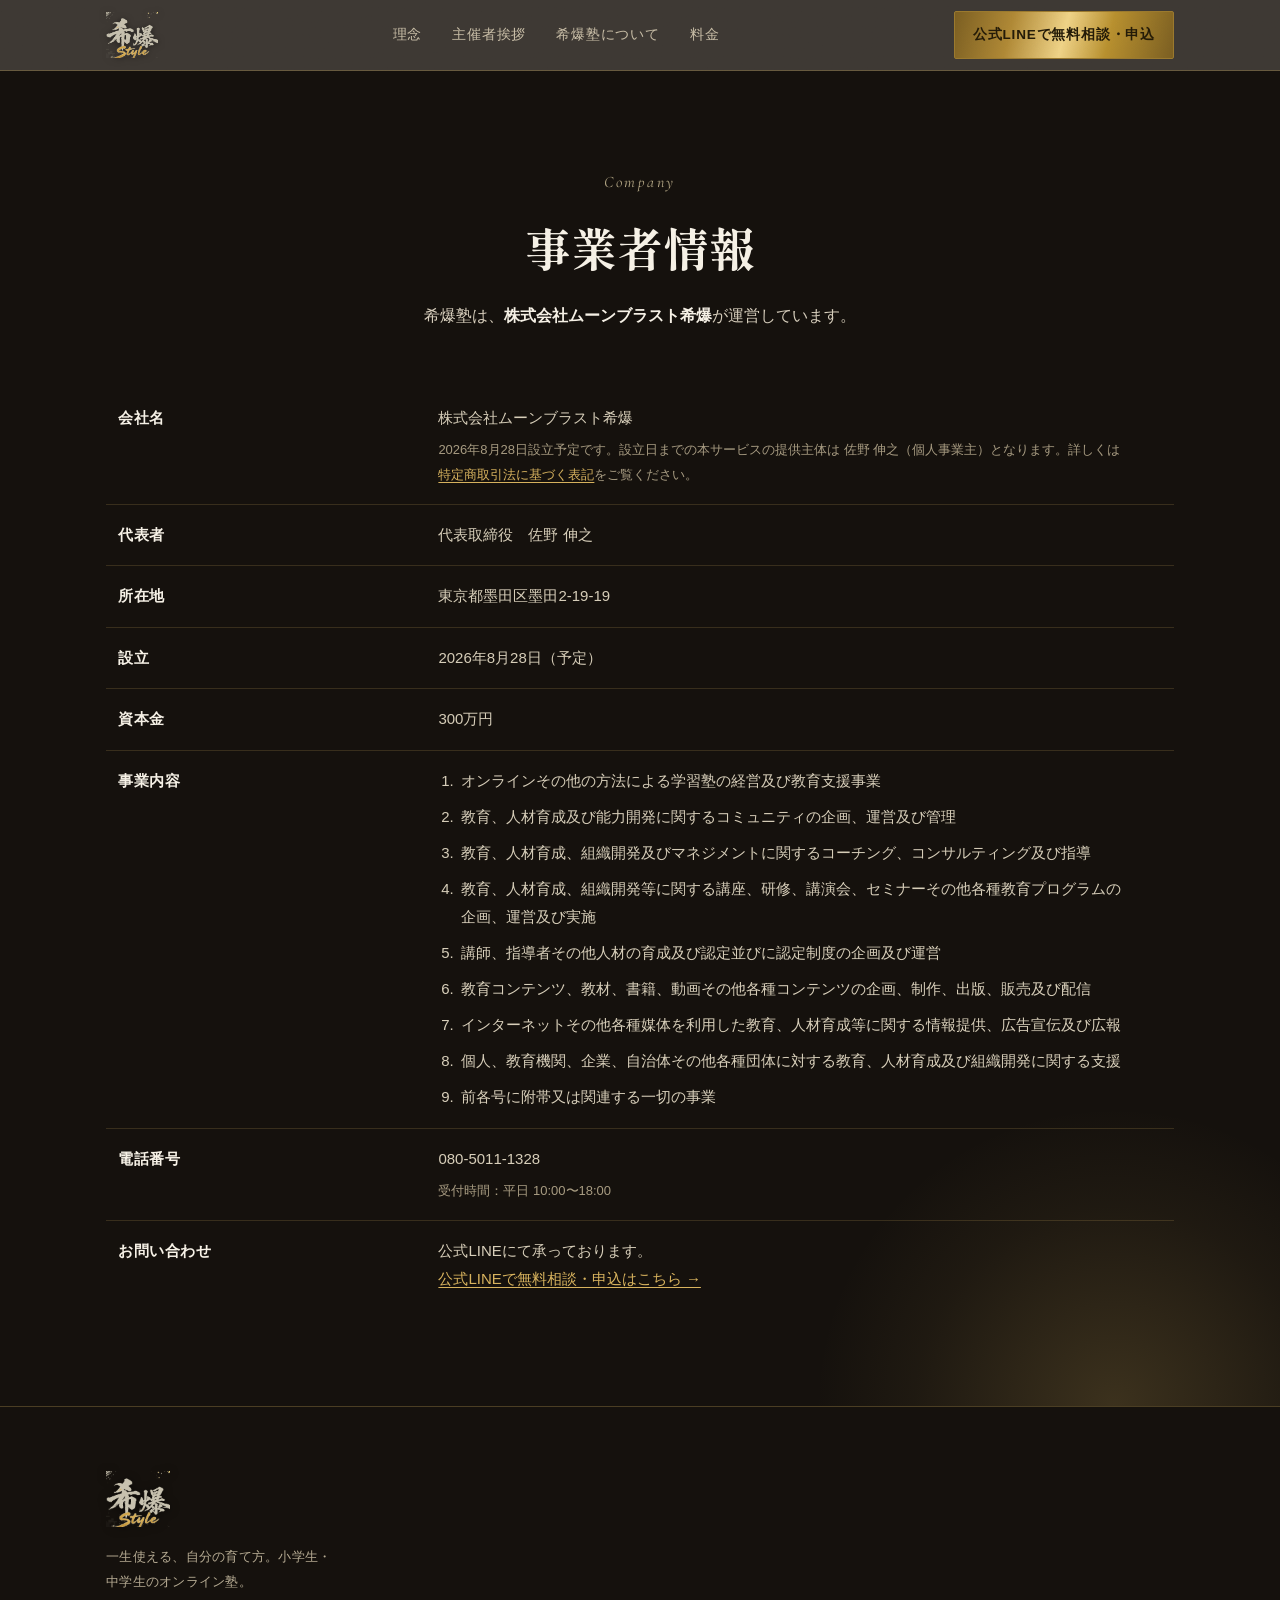
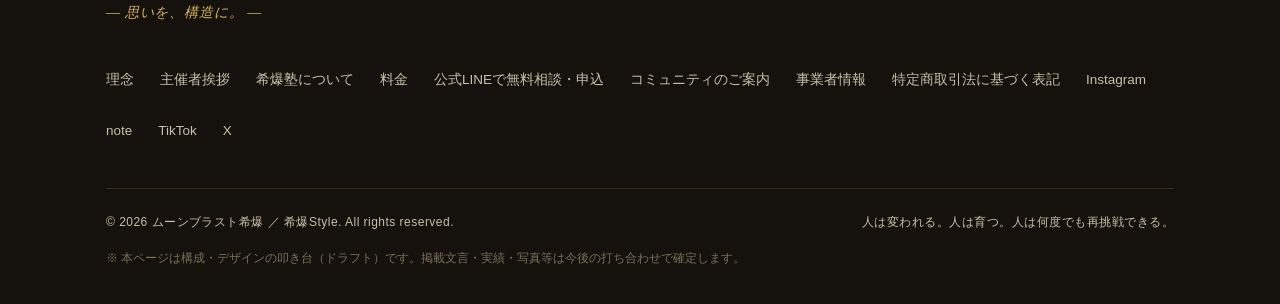
==== commit 8369bd17: "新コンセプト（一生使える、自分の育て方。）と主催者写真を反映" ====
--- a/company.html
+++ b/company.html
@@ -14,7 +14,7 @@
 <link rel="preconnect" href="https://fonts.googleapis.com">
 <link rel="preconnect" href="https://fonts.gstatic.com" crossorigin>
 <link href="https://fonts.googleapis.com/css2?family=Cormorant+Garamond:ital,wght@0,500;0,600;1,500;1,600&family=Shippori+Mincho+B1:wght@500;600;700;800&family=Zen+Kaku+Gothic+New:wght@400;500;700;900&display=swap" rel="stylesheet">
-<link rel="stylesheet" href="assets/style.css?v=20260823">
+<link rel="stylesheet" href="assets/style.css?v=20261028">
 </head>
 <body>
 
@@ -29,7 +29,7 @@
       <a href="index.html#outline">希爆塾について</a>
       <a href="index.html#pricing">料金</a>
     </nav>
-    <a href="contact.html" class="btn">公式LINEで相談・申込</a>
+    <a href="contact.html" class="btn">公式LINEで無料相談・申込</a>
   </div>
 </header>
 
@@ -92,7 +92,7 @@
             <tr>
               <th>お問い合わせ</th>
               <td>公式LINEにて承っております。<br>
-                <a href="contact.html">公式LINEで相談・申込はこちら →</a></td>
+                <a href="contact.html">公式LINEで無料相談・申込はこちら →</a></td>
             </tr>
           </tbody>
         </table>
@@ -107,14 +107,14 @@
     <div class="frow">
       <div>
         <a href="index.html#top" class="logo-f" aria-label="希爆塾"><img src="assets/logo_mark_light.png" alt="希爆Style ｜ ムーンブラスト希爆"></a>
-        <p class="tag">半年で、自走・自立・リフレクションを育てるオンライン塾。<span class="ft-line">― 思いを、構造に。 ―</span></p>
+        <p class="tag">一生使える、自分の育て方。小学生・中学生のオンライン塾。<span class="ft-line">― 思いを、構造に。 ―</span></p>
       </div>
       <nav class="fnav">
         <a href="index.html#philosophy">理念</a>
         <a href="index.html#founder">主催者挨拶</a>
         <a href="index.html#outline">希爆塾について</a>
         <a href="index.html#pricing">料金</a>
-        <a href="contact.html">公式LINEで相談・申込</a>
+        <a href="contact.html">公式LINEで無料相談・申込</a>
         <a href="guide.html">コミュニティのご案内</a>
         <a href="company.html">事業者情報</a>
         <a href="legal.html">特定商取引法に基づく表記</a>
--- a/assets/style.css
+++ b/assets/style.css
@@ -251,6 +251,34 @@
 
 /* 明るい読み物パネル（理念本文・塾概要・料金表を和紙白で見せる） */
 .washi-panel{background:var(--washi);color:var(--sumi)}
+
+/* ===== 2026-09-12 追加：プロモーション動画セクション ===== */
+/* 佐野様がリチカで制作した30秒動画（黒×金）。#outline と #pricing の間に置き、
+   「学びの流れ」を読んだ直後に映像で確かめてもらう。自前ホスト＝外部ロゴを乗せない。 */
+.promo{text-align:center;margin-top:64px}
+.promo::before{content:"";position:absolute;top:-22%;right:-12%;width:52vw;height:52vw;max-width:620px;max-height:620px;pointer-events:none;
+  background:radial-gradient(circle, rgba(216,179,94,.20), rgba(216,179,94,.05) 42%, transparent 66%)}
+.promo .wrap{position:relative;z-index:2}
+.promo .lbl{font-family:var(--latin);font-style:italic;font-size:16px;letter-spacing:.16em;color:#b3a684;margin-bottom:18px}
+.promo h2{font-family:var(--serif);font-weight:700;font-size:clamp(26px,4.2vw,42px);line-height:1.4}
+.promo h2 em{font-style:normal;background:linear-gradient(104deg,#caa24f,#f3da8e,#caa24f);-webkit-background-clip:text;background-clip:text;color:transparent}
+.promo p.sub{margin:20px auto 40px;max-width:620px;color:#d8cfbd;font-size:16px}
+
+/* 金の罫でふち取った額装。1px の枠は背景のグラデーションを覗かせて作る */
+.promo-frame{max-width:900px;margin:0 auto;padding:1px;background:var(--gold-grad);
+  box-shadow:0 26px 60px rgba(0,0,0,.5), 0 0 0 1px rgba(216,179,94,.18)}
+.promo-video{display:block;width:100%;aspect-ratio:16/9;background:#000}
+
+.promo .cta{display:flex;gap:14px;justify-content:center;flex-wrap:wrap;margin-top:40px}
+.promo .btn.ghost{color:var(--washi);border-color:rgba(216,179,94,.5)}
+.promo .btn.ghost:hover{background:var(--gold-grad);color:#241b08;border-color:transparent}
+
+@media(max-width:760px){
+  .promo{padding:76px 0}
+  .promo p.sub{margin-bottom:30px}
+  .promo .cta{margin-top:30px}
+  .promo .cta .btn{width:100%}
+}
 
 /* ダークフッター */
 footer.dark{background:var(--sumi-bg);color:#cabfa8;border-top:1px solid rgba(216,179,94,.28)}
@@ -428,7 +456,8 @@
 
 /* ===== 2026-07-25 追加：料金プランを3枚均等の横並び＋「おすすめ」強調 ===== */
 /* .steps(flex,可変幅) を上書きし、料金は常に3列均等グリッドで揃える（8ステップの学びの流れには影響させない） */
-.plans{display:grid;grid-template-columns:repeat(3,1fr);gap:20px;align-items:stretch}
+/* 2026-09-27 更新：3プラン→2プランへ改定に伴い2列均等グリッドへ。.recommend強調は今回未使用（定義は残置、配色・トーン見直し時に再検討） */
+.plans{display:grid;grid-template-columns:repeat(2,1fr);gap:20px;align-items:stretch}
 .plans .step{margin:0;border-radius:6px;display:flex;flex-direction:column;padding:36px 26px 30px;position:relative;min-width:0}
 .plans .step h4{font-size:22px;margin-top:8px}
 .plans .step .price{margin-top:20px;font-family:var(--serif);line-height:1}
@@ -603,3 +632,32 @@
 @media (max-width:760px){
   .head br, .big br, .pull br{ display: none; }
 }
+
+/* ===== 2026-10-28 追加：新コンセプト（一生使える、自分の育て方。）の新ブロック ===== */
+.hero-copy .hero-sub{margin-top:14px;font-family:var(--serif);font-weight:600;font-size:clamp(16px,2vw,20px)}
+.hero-copy .hero-sub em{display:inline-block}
+/* 目指す姿：日々の場面 → 育てていきたい姿 */
+.scenes{display:grid;gap:0;border-top:1px solid rgba(216,179,94,.22)}
+.scene{display:grid;grid-template-columns:minmax(0,.8fr) minmax(0,1.6fr);gap:24px;padding:18px 4px;border-bottom:1px solid rgba(216,179,94,.22)}
+.scene .sc-when{font-family:var(--serif);font-weight:600;color:var(--gold-lt);font-size:15.5px;line-height:1.7}
+.scene .sc-to{color:#e3dac6;font-size:15px;line-height:1.85}
+/* 宿題の例 */
+.example{background:rgba(20,16,12,.55);border:1px solid rgba(216,179,94,.25);border-radius:6px;padding:30px 32px}
+.example .ex-kick{font-family:var(--serif);font-weight:700;font-size:clamp(18px,2.4vw,22px);color:var(--washi)}
+.example .ex-steps{margin:18px 0 0;padding-left:1.4em;display:grid;gap:12px;color:#d8cfba;font-size:15px;line-height:1.85}
+.example .ex-steps b{color:var(--washi)}
+.example .ex-steps li::marker{color:var(--gold-lt);font-family:var(--latin);font-weight:600}
+.example .ex-note{margin-top:18px;padding-top:14px;border-top:1px dashed rgba(216,179,94,.3);color:var(--gold-lt);font-size:14.5px}
+.scrub-region .example + div table th,.scrub-region .example + div table td{color:#e3dac6}
+/* 成長の7視点 */
+.seven{list-style:none;counter-reset:seven;margin:0;padding:0;display:grid;grid-template-columns:1fr;max-width:760px;border-top:1px solid rgba(216,179,94,.22)}
+.seven li{counter-increment:seven;display:flex;gap:16px;align-items:baseline;padding:16px 0;border-bottom:1px solid rgba(216,179,94,.22);font-family:var(--serif);font-weight:600;font-size:16.5px;color:var(--washi);line-height:1.7}
+.seven li::before{content:counter(seven);font-family:var(--latin);font-style:italic;font-size:22px;color:var(--gold-lt);min-width:1.2em}
+.scrub-region p[style*="ink-soft"]{color:#b6a988 !important}
+/* 主催者挨拶の写真 */
+.dev .founder-photo{width:min(100%,560px);height:auto;margin:0 auto 34px;border-radius:4px;border:1px solid rgba(216,179,94,.35);box-shadow:0 18px 50px rgba(0,0,0,.45)}
+@media(max-width:760px){
+  .scene{grid-template-columns:1fr;gap:4px;padding:16px 2px}
+  .example{padding:22px 20px}
+  .seven{grid-template-columns:1fr}
+}
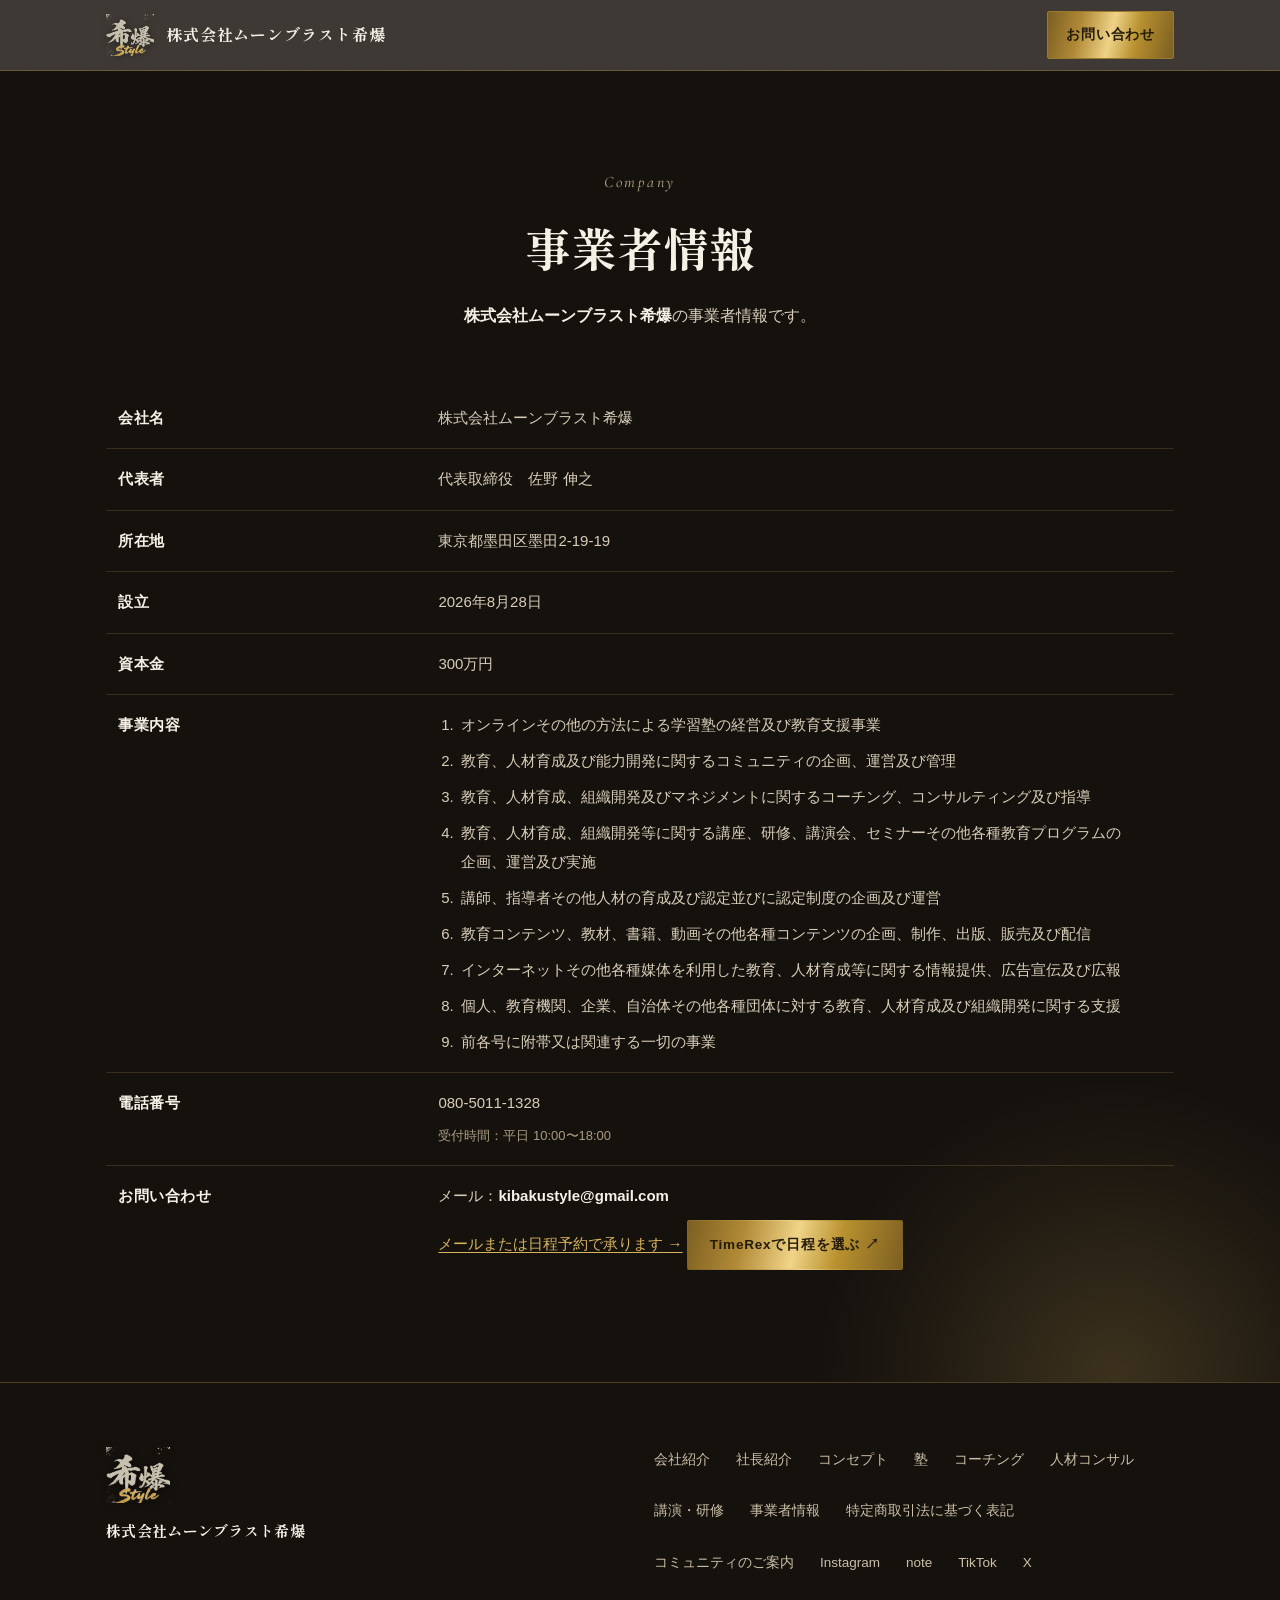
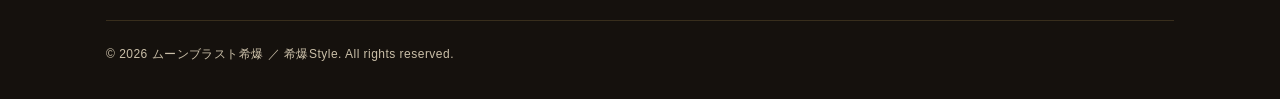
==== commit 487a10be: "ムーンブラスト希爆の会社HPに作り替え（7タブ・メール＋TimeRex・特商法を法人名義に） Co-Authored-By: Claude Opus 5.5 <noreply@anthropic.co" ====
--- a/company.html
+++ b/company.html
@@ -4,32 +4,22 @@
 <script>document.documentElement.classList.add('js');</script>
 <meta charset="UTF-8">
 <meta name="viewport" content="width=device-width, initial-scale=1.0">
-<title>事業者情報 ｜ 希爆塾</title>
+<title>事業者情報 ｜ 株式会社ムーンブラスト希爆</title>
 <meta name="description" content="希爆塾を運営する株式会社ムーンブラスト希爆の事業者情報（会社概要）です。">
-<!-- 代表者個人の携帯番号と自宅住所を掲載しているため、検索エンジンには載せない。
-     legal.html（特商法表記）も同じ理由で noindex。フッターから常時たどれるので、
-     「購入前に消費者が確認できること」という特商法の要件は満たしている。
-     事業用の番号（050等）を取得し、住所も事業所を用意できた段階でこの行を外す。 -->
 <meta name="robots" content="noindex">
 <link rel="preconnect" href="https://fonts.googleapis.com">
 <link rel="preconnect" href="https://fonts.gstatic.com" crossorigin>
 <link href="https://fonts.googleapis.com/css2?family=Cormorant+Garamond:ital,wght@0,500;0,600;1,500;1,600&family=Shippori+Mincho+B1:wght@500;600;700;800&family=Zen+Kaku+Gothic+New:wght@400;500;700;900&display=swap" rel="stylesheet">
-<link rel="stylesheet" href="assets/style.css?v=20261028">
+<link rel="stylesheet" href="assets/style.css?v=20261123">
 </head>
 <body>
 
 <div class="progress" id="progress"></div>
 
 <header class="dark">
-  <div class="nav">
-    <a href="index.html#top" class="logo-h" aria-label="希爆塾 ホーム"><img src="assets/logo_mark_light.png" alt="希爆Style ｜ 希爆塾"></a>
-    <nav class="links">
-      <a href="index.html#philosophy">理念</a>
-      <a href="index.html#founder">主催者挨拶</a>
-      <a href="index.html#outline">希爆塾について</a>
-      <a href="index.html#pricing">料金</a>
-    </nav>
-    <a href="contact.html" class="btn">公式LINEで無料相談・申込</a>
+  <div class="nav co-nav">
+    <a href="index.html" class="co-brand" aria-label="株式会社ムーンブラスト希爆 トップへ"><img src="assets/logo_mark_light.png" alt=""><span>株式会社ムーンブラスト希爆</span></a>
+    <a href="index.html#contact" class="btn">お問い合わせ</a>
   </div>
 </header>
 
@@ -39,16 +29,14 @@
     <div class="wrap">
       <p class="lbl">Company</p>
       <h2>事業者情報</h2>
-      <p class="sub">希爆塾は、<b>株式会社ムーンブラスト希爆</b>が運営しています。</p>
+      <p class="sub"><b>株式会社ムーンブラスト希爆</b>の事業者情報です。</p>
 
       <div class="mt56 reveal depth">
         <table class="corp">
           <tbody>
             <tr>
               <th>会社名</th>
-              <!-- ▼ 2026/8/28（設立日）を過ぎたら、下の .note を削除して通常表記に戻すこと -->
-              <td>株式会社ムーンブラスト希爆
-                <span class="note">2026年8月28日設立予定です。設立日までの本サービスの提供主体は 佐野 伸之（個人事業主）となります。詳しくは<a href="legal.html">特定商取引法に基づく表記</a>をご覧ください。</span></td>
+              <td>株式会社ムーンブラスト希爆</td>
             </tr>
             <tr>
               <th>代表者</th>
@@ -60,8 +48,7 @@
             </tr>
             <tr>
               <th>設立</th>
-              <!-- ▼ 2026/8/28 を過ぎたら「（予定）」を外すこと -->
-              <td>2026年8月28日（予定）</td>
+              <td>2026年8月28日</td>
             </tr>
             <tr>
               <th>資本金</th>
@@ -91,8 +78,10 @@
 
             <tr>
               <th>お問い合わせ</th>
-              <td>公式LINEにて承っております。<br>
-                <a href="contact.html">公式LINEで無料相談・申込はこちら →</a></td>
+              <td>メール：<span class="co-mail-addr">kibakustyle@gmail.com</span><br>
+                <a href="contact.html">メールまたは日程予約で承ります →</a>
+                <span class="note" data-timerex-pending>日程の予約ページは準備中です。メールでご連絡ください。</span>
+                <a class="btn gold co-timerex" data-timerex href="" target="_blank" rel="noopener">TimeRexで日程を選ぶ ↗</a></td>
             </tr>
           </tbody>
         </table>
@@ -106,18 +95,14 @@
   <div class="wrap">
     <div class="frow">
       <div>
-        <a href="index.html#top" class="logo-f" aria-label="希爆塾"><img src="assets/logo_mark_light.png" alt="希爆Style ｜ ムーンブラスト希爆"></a>
-        <p class="tag">一生使える、自分の育て方。小学生・中学生のオンライン塾。<span class="ft-line">― 思いを、構造に。 ―</span></p>
+        <a href="index.html" class="logo-f" aria-label="株式会社ムーンブラスト希爆"><img src="assets/logo_mark_light.png" alt=""></a>
+        <p class="tag">株式会社ムーンブラスト希爆</p>
       </div>
-      <nav class="fnav">
-        <a href="index.html#philosophy">理念</a>
-        <a href="index.html#founder">主催者挨拶</a>
-        <a href="index.html#outline">希爆塾について</a>
-        <a href="index.html#pricing">料金</a>
-        <a href="contact.html">公式LINEで無料相談・申込</a>
-        <a href="guide.html">コミュニティのご案内</a>
+      <nav class="fnav" aria-label="フッターのリンク">
+        <a href="index.html#company">会社紹介</a><a href="index.html#president">社長紹介</a><a href="index.html#concept">コンセプト</a><a href="index.html#juku">塾</a><a href="index.html#coaching">コーチング</a><a href="index.html#consulting">人材コンサル</a><a href="index.html#lecture">講演・研修</a>
         <a href="company.html">事業者情報</a>
         <a href="legal.html">特定商取引法に基づく表記</a>
+        <a href="guide.html">コミュニティのご案内</a>
         <a href="https://www.instagram.com/kibakustyle" target="_blank" rel="noopener">Instagram</a>
         <a href="https://note.com/charm_wren1513" target="_blank" rel="noopener">note</a>
         <a href="https://www.tiktok.com/@kibaku_style" target="_blank" rel="noopener">TikTok</a>
@@ -126,12 +111,10 @@
     </div>
     <div class="fbot">
       <span>© 2026 ムーンブラスト希爆 ／ 希爆Style. All rights reserved.</span>
-      <span>人は変われる。人は育つ。人は何度でも再挑戦できる。</span>
     </div>
-    <p class="draftnote">※ 本ページは構成・デザインの叩き台（ドラフト）です。掲載文言・実績・写真等は今後の打ち合わせで確定します。</p>
   </div>
 </footer>
 
-<script src="assets/script.js"></script>
+<script src="assets/script.js?v=20261123"></script>
 </body>
 </html>
--- a/assets/style.css
+++ b/assets/style.css
@@ -644,9 +644,11 @@
 /* 宿題の例 */
 .example{background:rgba(20,16,12,.55);border:1px solid rgba(216,179,94,.25);border-radius:6px;padding:30px 32px}
 .example .ex-kick{font-family:var(--serif);font-weight:700;font-size:clamp(18px,2.4vw,22px);color:var(--washi)}
-.example .ex-steps{margin:18px 0 0;padding-left:1.4em;display:grid;gap:12px;color:#d8cfba;font-size:15px;line-height:1.85}
-.example .ex-steps b{color:var(--washi)}
-.example .ex-steps li::marker{color:var(--gold-lt);font-family:var(--latin);font-weight:600}
+.example .ex-steps{margin:20px 0 0;padding:0;list-style:none;counter-reset:ex;display:grid;gap:0}
+.example .ex-steps li{counter-increment:ex;display:grid;grid-template-columns:auto minmax(0,1fr);column-gap:16px;padding:18px 0;border-top:1px dashed rgba(216,179,94,.25)}
+.example .ex-steps li::before{content:counter(ex);grid-row:1 / span 2;width:32px;height:32px;border:1px solid rgba(216,179,94,.6);border-radius:50%;display:grid;place-items:center;font-family:var(--latin);font-style:italic;font-weight:600;font-size:17px;color:var(--gold-lt);line-height:1}
+.example .ex-steps .ex-h{margin:0;font-family:var(--serif);font-weight:700;font-size:17.5px;line-height:1.6;color:var(--washi);letter-spacing:.04em}
+.example .ex-steps .ex-b{max-width:46em;margin:6px 0 0;color:#d8cfba;font-size:15px;line-height:1.9}
 .example .ex-note{margin-top:18px;padding-top:14px;border-top:1px dashed rgba(216,179,94,.3);color:var(--gold-lt);font-size:14.5px}
 .scrub-region .example + div table th,.scrub-region .example + div table td{color:#e3dac6}
 /* 成長の7視点 */
@@ -658,6 +660,202 @@
 .dev .founder-photo{width:min(100%,560px);height:auto;margin:0 auto 34px;border-radius:4px;border:1px solid rgba(216,179,94,.35);box-shadow:0 18px 50px rgba(0,0,0,.45)}
 @media(max-width:760px){
   .scene{grid-template-columns:1fr;gap:4px;padding:16px 2px}
-  .example{padding:22px 20px}
+  .example{padding:22px 18px}
+  .example .ex-steps li{column-gap:12px;align-items:center}
+  .example .ex-steps li::before{grid-row:auto;width:28px;height:28px;font-size:15px}
+  .example .ex-steps .ex-b{grid-column:1 / -1;margin-top:8px}
   .seven{grid-template-columns:1fr}
 }
+
+/* ===== 2026-10-29 追加：著書の節 ===== */
+.book{border-top:1px solid rgba(216,179,94,.18)}
+.book-grid{display:grid;grid-template-columns:minmax(0,1.15fr) minmax(0,.85fr);gap:56px;align-items:start}
+.book .lbl{font-family:var(--latin);font-style:italic;font-size:16px;letter-spacing:.16em;color:#b3a684;margin-bottom:14px}
+.book-badge{display:inline-block;padding:6px 16px;border:1px solid rgba(216,179,94,.55);border-radius:999px;font-size:13.5px;letter-spacing:.06em;color:var(--gold-lt) !important}
+.book-badge b{color:var(--washi) !important;font-size:15px}
+.book-badge span{color:#b6a988;font-size:12.5px}
+.book h2{font-family:var(--serif);font-weight:700;font-size:clamp(24px,3.4vw,34px);line-height:1.5;margin-top:18px}
+.book-kicker{margin-top:20px;font-size:13px;letter-spacing:.2em;color:#b6a988 !important}
+.book h2 span{display:inline-block}
+.book h2{margin-top:4px !important}
+.book-sub{margin-top:4px;font-family:var(--serif);font-weight:600;font-size:clamp(17px,2.2vw,22px);color:#e3dac6 !important}
+.book-lead{margin-top:18px;font-size:15px;line-height:1.95}
+.book-ranks{list-style:none;margin:24px 0 0;padding:0;display:grid;grid-template-columns:repeat(2,minmax(0,1fr));gap:8px}
+.book-ranks li{padding:10px 12px;border:1px solid rgba(216,179,94,.25);border-radius:4px;background:rgba(20,16,12,.5);font-size:13.5px;line-height:1.6;color:#e3dac6}
+.book-ranks li::before{content:"1位";display:inline-block;margin-right:8px;font-family:var(--serif);font-weight:700;color:var(--gold-lt)}
+.book-ranks-cap{margin-top:8px;font-size:12.5px;color:#b6a988 !important}
+.book-ranks-img{display:block;width:100%;height:auto;margin:24px 0 0;border-radius:4px;border:1px solid rgba(216,179,94,.35)}
+.book-review{margin:28px 0 0;padding:20px 22px;border-left:2px solid var(--gold-lt);background:rgba(20,16,12,.55)}
+.book-review .stars{color:var(--gold-lt) !important;letter-spacing:.12em;font-size:15px}
+.book-review .rv-title{font-family:var(--serif);font-weight:700;font-size:17px;color:var(--washi) !important;margin-top:4px}
+.book-review p{font-size:14.5px;line-height:1.9;margin-top:6px}
+.book-review cite{display:block;margin-top:10px;font-style:normal;font-size:12.5px;color:#b6a988}
+.book .cta{margin-top:30px}
+.book-img img{width:100%;height:auto;display:block;border-radius:6px;border:1px solid rgba(216,179,94,.35);box-shadow:0 18px 50px rgba(0,0,0,.45)}
+@media(max-width:860px){
+  .book-grid{grid-template-columns:1fr;gap:36px}
+  .book-img{max-width:420px;margin:0 auto}
+}
+@media(max-width:480px){
+  .book-ranks{grid-template-columns:1fr}
+}
+
+/* =====================================================================
+   2026-11-23 追加：会社HP（7タブ）。index.html／各ページ共通のヘッダー・フッター・問い合わせの帯
+   黒×金。接頭辞 .co-。以前の index 専用クラス（.hero・.logo-stage など）は使わなくなったが残してある。
+   ===================================================================== */
+:root{--co-hh:68px;--co-th:52px}
+body.co{background:var(--sumi-bg);color:#d8cfba}
+.co-in{max-width:880px;margin:0 auto;padding:0 24px}
+
+/* ヘッダー：ロゴ＋社名／お問い合わせ */
+.co-nav{gap:14px}
+.co-brand{display:flex;align-items:center;gap:12px;min-width:0}
+.co-brand img{height:42px;width:auto;flex:none;filter:drop-shadow(0 1px 3px rgba(0,0,0,.5))}
+.co-brand span{font-family:var(--serif);font-weight:700;font-size:16px;letter-spacing:.06em;color:var(--washi);line-height:1.35}
+@media(max-width:560px){
+  .nav.co-nav{padding:9px 16px}
+  .co-brand{gap:9px}
+  .co-brand img{height:34px}
+  .co-brand span{font-size:12.5px;letter-spacing:.02em}
+  .nav.co-nav .btn{padding:9px 13px;font-size:12.5px}
+}
+
+/* ヒーロー（全タブ共通・高さは内容なり） */
+.co-hero{background:var(--sumi-bg);text-align:center;padding:64px 0 44px;position:relative;overflow:hidden}
+.co-hero::before{content:"";position:absolute;top:-30%;right:-10%;width:60vw;height:60vw;max-width:700px;max-height:700px;pointer-events:none;
+  background:radial-gradient(circle at 60% 40%,rgba(216,179,94,.22),rgba(216,179,94,.06) 40%,transparent 64%)}
+.co-hero .co-in{position:relative;z-index:1}
+.co-hero h1{font-family:var(--serif);font-weight:700;color:var(--washi);font-size:clamp(30px,5.6vw,58px);line-height:1.3;margin-bottom:22px;word-break:auto-phrase}
+.co-hero-gold{font-family:var(--serif);font-weight:700;font-size:clamp(17px,2.6vw,26px);line-height:1.7;letter-spacing:.04em;margin-bottom:20px;word-break:auto-phrase}
+.co-hero-sub{font-size:13.5px;letter-spacing:.14em;color:#a89c82}
+@media(max-width:560px){.co-hero{padding:40px 0 28px}.co-hero h1{margin-bottom:16px}.co-hero-gold{margin-bottom:14px}}
+
+/* タブ：ヘッダーの下に貼りつく */
+.co-tabs{position:sticky;top:var(--co-hh);z-index:60;background:rgba(21,17,13,.94);backdrop-filter:blur(10px);border-top:1px solid rgba(216,179,94,.22);border-bottom:1px solid rgba(216,179,94,.28)}
+.co-tablist{max-width:1000px;margin:0 auto;display:flex;justify-content:center;gap:2px;overflow-x:auto;scrollbar-width:none;padding:0 12px}
+.co-tablist::-webkit-scrollbar{display:none}
+.co-tablist [role=tab]{flex:none;appearance:none;background:none;border:0;border-bottom:3px solid transparent;color:#b3a684;font-family:var(--sans);font-weight:700;font-size:15px;letter-spacing:.06em;padding:15px 18px 12px;cursor:pointer;white-space:nowrap;transition:color .2s,border-color .2s}
+.co-tablist [role=tab]:hover{color:var(--washi)}
+.co-tablist [role=tab][aria-selected=true]{color:var(--gold-lt);border-bottom-color:var(--gold-lt)}
+.co-tablist [role=tab]:focus-visible{outline:2px solid var(--gold-lt);outline-offset:-4px}
+@media(max-width:860px){.co-tablist{justify-content:flex-start}}
+@media(max-width:560px){.co-tablist [role=tab]{font-size:14px;padding:14px 13px 11px}}
+
+/* パネル */
+.js .co-panel:not(.on){display:none}
+.co-panel{padding:56px 0 72px}
+.co-panel:focus{outline:none}
+.co-panel p{font-size:16px;line-height:2.05;margin:0 0 1.15em;color:#d8cfba;word-break:auto-phrase;overflow-wrap:break-word}
+.co-panel strong,.co-panel b{color:var(--washi);font-weight:700}
+.co-panel a{color:var(--gold-lt);text-decoration:underline;text-underline-offset:3px}
+.co-panel .gr{color:var(--gold-lt);font-weight:700}
+.co-eyebrow{font-family:var(--latin);font-style:italic;font-size:16px;letter-spacing:.18em;color:var(--gold-lt);margin:0 0 14px}
+.co-panel .co-eyebrow{font-size:16px;line-height:1.5;margin-bottom:14px;color:var(--gold-lt)}
+.co-h2{font-family:var(--serif);font-weight:700;color:var(--washi);font-size:clamp(25px,4vw,38px);line-height:1.5;margin:0 0 24px;word-break:auto-phrase}
+.co-h3{font-family:var(--serif);font-weight:700;color:var(--washi);font-size:clamp(20px,2.8vw,26px);line-height:1.55;margin:0 0 14px;word-break:auto-phrase}
+.co-h3.sm{font-size:19px}
+.co-h3 a{color:var(--washi);text-decoration:none}
+.co-h3 a:hover{color:var(--gold-lt)}
+.co-h4{font-family:var(--serif);font-weight:700;color:var(--gold-lt);font-size:clamp(18px,2.4vw,22px);line-height:1.6;margin:2em 0 .8em;word-break:auto-phrase}
+.co-panel p.co-lead{font-family:var(--serif);font-weight:600;font-size:clamp(17px,2.2vw,21px);line-height:1.9;color:var(--washi)}
+.co-panel .co-lbl{font-size:13.5px;letter-spacing:.12em;color:var(--gold-lt);margin:0 0 6px;line-height:1.6}
+.co-panel p.co-role{font-weight:700;color:var(--washi);margin-bottom:.6em}
+.co-panel p.co-note,.co-note{font-size:13.5px;line-height:1.9;color:#a89c82}
+.co-panel p.co-ref{font-size:13.5px;line-height:1.9;color:#a89c82;border-top:1px solid rgba(216,179,94,.2);padding-top:14px;margin-top:2em}
+.co-sec{margin-top:2.6em}
+.co-cols{display:grid;grid-template-columns:1fr 1fr;gap:20px;margin:2.2em 0 1.6em}
+.co-card,.co-box{border:1px solid rgba(216,179,94,.32);background:rgba(216,179,94,.06);border-radius:6px;padding:28px 26px 14px}
+.co-card p:last-child,.co-box p:last-child{margin-bottom:.9em}
+.co-box{margin:1.8em 0}
+.co-card .co-h3,.co-box .co-h3{font-size:clamp(19px,2.4vw,23px)}
+@media(max-width:760px){.co-cols{grid-template-columns:1fr}.co-card,.co-box{padding:24px 20px 10px}}
+.co-more{font-weight:700}
+.co-ul{list-style:none;margin:0 0 1.2em;padding:0}
+.co-ul li{position:relative;padding:.25em 0 .25em 1.3em;font-size:16px;line-height:1.85;color:#d8cfba}
+.co-ul li::before{content:"";position:absolute;left:.1em;top:1.05em;width:6px;height:6px;border-radius:50%;background:var(--gold-lt)}
+.co-ul2{display:grid;grid-template-columns:1fr 1fr;column-gap:24px}
+@media(max-width:480px){.co-ul2{grid-template-columns:1fr}}
+.co-panel p.co-band{text-align:center;font-family:var(--serif);font-weight:700;font-size:clamp(15px,2.2vw,19px);color:var(--gold-lt);background:rgba(216,179,94,.08);border:1px solid rgba(216,179,94,.3);border-radius:6px;padding:16px 14px;margin:1.4em 0}
+.co-pres{display:grid;grid-template-columns:minmax(0,280px) 1fr;gap:28px;align-items:center;margin-bottom:1.6em}
+.co-photo{width:100%;height:auto;border-radius:4px;border:1px solid rgba(216,179,94,.35);box-shadow:0 14px 40px rgba(0,0,0,.45)}
+.co-pres .co-h2{margin-bottom:12px}
+.co-pres .co-lead{margin-bottom:0}
+@media(max-width:640px){.co-pres{grid-template-columns:1fr;gap:18px}.co-photo{max-width:340px}}
+.co-book{display:grid;grid-template-columns:1fr minmax(0,220px);gap:28px;align-items:start}
+.co-bookimg img{width:100%;height:auto;border-radius:4px;border:1px solid rgba(216,179,94,.35);box-shadow:0 12px 32px rgba(0,0,0,.45)}
+@media(max-width:640px){.co-book{grid-template-columns:1fr}.co-bookimg{max-width:240px}}
+.co-video{max-width:760px;margin:1.6em 0 2em}
+
+/* 開閉（アコーディオン） */
+.co-tools{display:flex;gap:10px;flex-wrap:wrap;margin:1.6em 0 1em}
+.co-tool{appearance:none;background:transparent;color:var(--gold-lt);border:1px solid rgba(216,179,94,.5);border-radius:2px;padding:9px 18px;font-family:var(--sans);font-weight:700;font-size:13.5px;letter-spacing:.06em;cursor:pointer;transition:background .2s,color .2s}
+.co-tool:hover{background:var(--gold-grad);color:#241b08;border-color:transparent}
+.co-accs{border-top:1px solid rgba(216,179,94,.28)}
+.co-acc{border-bottom:1px solid rgba(216,179,94,.28)}
+.co-acc summary{list-style:none;display:flex;align-items:baseline;gap:16px;cursor:pointer;padding:22px 4px;position:relative}
+.co-acc summary::-webkit-details-marker{display:none}
+.co-acc summary:focus-visible{outline:2px solid var(--gold-lt);outline-offset:-2px}
+.co-acc .no{flex:none;min-width:2.2em;font-family:var(--latin);font-style:italic;font-weight:600;font-size:22px;color:var(--gold-lt);line-height:1.3}
+.co-acc.nonum .no{min-width:0;width:0}
+.co-acc .tt{flex:1;min-width:0;font-family:var(--serif);font-weight:700;font-size:clamp(17px,2.4vw,22px);line-height:1.6;color:var(--washi);word-break:auto-phrase}
+.co-acc .pm{flex:none;width:22px;height:22px;position:relative;align-self:center}
+.co-acc .pm::before,.co-acc .pm::after{content:"";position:absolute;left:3px;right:3px;top:50%;height:2px;margin-top:-1px;background:var(--gold-lt);transition:transform .25s}
+.co-acc .pm::after{transform:rotate(90deg)}
+.co-acc[open] .pm::after{transform:rotate(0)}
+.co-acc summary:hover .tt{color:var(--gold-lt)}
+.co-acc-body{padding:4px 4px 34px 4px}
+.co-acc-body>*:first-child{margin-top:0}
+.co-acc-body .co-h4:first-child{margin-top:.4em}
+@media(max-width:560px){.co-acc summary{gap:10px;padding:18px 0}.co-acc .no{font-size:19px;min-width:1.9em}.co-acc-body{padding:2px 0 28px}}
+
+/* 料金カード */
+.co-pricing{margin-top:3.4em;padding-top:2.2em;border-top:1px solid rgba(216,179,94,.28)}
+.co-plans{display:grid;grid-template-columns:1fr 1fr;gap:20px;margin:1.6em 0 1.4em}
+.co-plan{border:1px solid rgba(216,179,94,.4);border-radius:6px;background:rgba(216,179,94,.06);padding:28px 24px 14px}
+.co-plan-name{font-family:var(--serif);font-weight:700;font-size:23px;color:var(--washi);margin:0 0 14px}
+.co-panel .co-plan p.co-plan-name{font-size:23px;line-height:1.5;color:var(--washi);margin:0 0 14px}
+.co-plan dt{font-size:13px;letter-spacing:.1em;color:var(--gold-lt);margin-top:14px}
+.co-plan dd{margin:2px 0 0;font-size:16px;line-height:1.85}
+.co-plan dd.amt{font-family:var(--serif);font-weight:700;font-size:28px;color:var(--washi);line-height:1.4}
+.co-plan dd.amt small{font-size:14px;margin-left:4px;color:#d8cfba;font-weight:500}
+@media(max-width:760px){.co-plans{grid-template-columns:1fr}}
+
+/* 問い合わせの帯（全ページ共通） */
+.co-contact{background:#100d0a;border-top:1px solid rgba(216,179,94,.4);padding:72px 0 80px;scroll-margin-top:calc(var(--co-hh) + var(--co-th))}
+.co-contact h2{font-family:var(--serif);font-weight:700;font-size:clamp(23px,3.6vw,34px);color:var(--washi);text-align:center;margin:0 0 36px;line-height:1.5}
+.co-contact-grid{display:grid;grid-template-columns:1fr 1fr;gap:20px;max-width:820px;margin:0 auto}
+.co-contact-item{border:1px solid rgba(216,179,94,.32);background:rgba(216,179,94,.05);border-radius:6px;padding:28px 24px 18px;text-align:center}
+.co-contact-item .co-lbl{font-size:14px;letter-spacing:.12em;color:var(--gold-lt);margin:0 0 12px}
+.co-contact-item p{margin:0 0 14px;color:#d8cfba}
+.co-mail-addr{font-family:var(--sans);font-weight:700;font-size:clamp(16px,2.2vw,20px);color:var(--washi);user-select:all;-webkit-user-select:all;overflow-wrap:anywhere}
+.co-contact .btn.ghost{color:var(--washi);border-color:rgba(216,179,94,.55)}
+.co-contact .btn.ghost:hover{background:var(--gold-grad);color:#241b08;border-color:transparent}
+.co-pending{font-size:14px;line-height:1.8;color:#b3a684}
+a[data-timerex]{display:none}
+a[data-timerex].on{display:inline-flex}
+.co-contact-page{margin-top:0;padding-top:96px;min-height:50vh}
+@media(max-width:760px){.co-contact-grid{grid-template-columns:1fr}.co-contact{padding:56px 0 60px}}
+
+/* フッター（会社HP） */
+footer.dark .fnav{max-width:520px}
+footer.dark .tag{font-family:var(--serif);font-weight:700;font-size:15px;color:var(--washi);margin-top:14px}
+
+/* 事業者情報・特商法のお問い合わせ欄 */
+.corp .co-mail-addr{font-size:15px}
+.corp a.btn{margin-top:10px;display:none;color:#241b08;text-decoration:none}
+.corp a.btn.on{display:inline-flex}
+
+/* ===== 2026-11-23 修正：タブの端フェード／問い合わせの飛び先／塾タブの導線 ===== */
+.co-tabs{position:sticky}
+.co-tabs::before,.co-tabs::after{content:"";position:absolute;top:0;bottom:0;width:34px;pointer-events:none;z-index:2;opacity:0;transition:opacity .2s}
+.co-tabs::before{left:0;background:linear-gradient(90deg,#15110D 25%,rgba(21,17,13,0))}
+.co-tabs::after{right:0;background:linear-gradient(270deg,#15110D 25%,rgba(21,17,13,0))}
+.co-tabs.fade-l::before,.co-tabs.fade-r::after{opacity:1}
+.co-contact{scroll-margin-top:calc(var(--co-hh) + var(--co-th) + 8px)}
+html{scroll-padding-top:calc(var(--co-hh) + var(--co-th) + 8px)}
+.co-panel p.co-jump{font-size:14px;margin:-.4em 0 1.4em}
+.co-panel p.co-jump a{font-weight:700}
+.co-panel p.co-plan-cta{margin:1.6em 0 0}
+.co-panel p.co-plan-cta a.btn{color:#241b08;text-decoration:none}
+[data-timerex-pending][hidden]{display:none!important}
